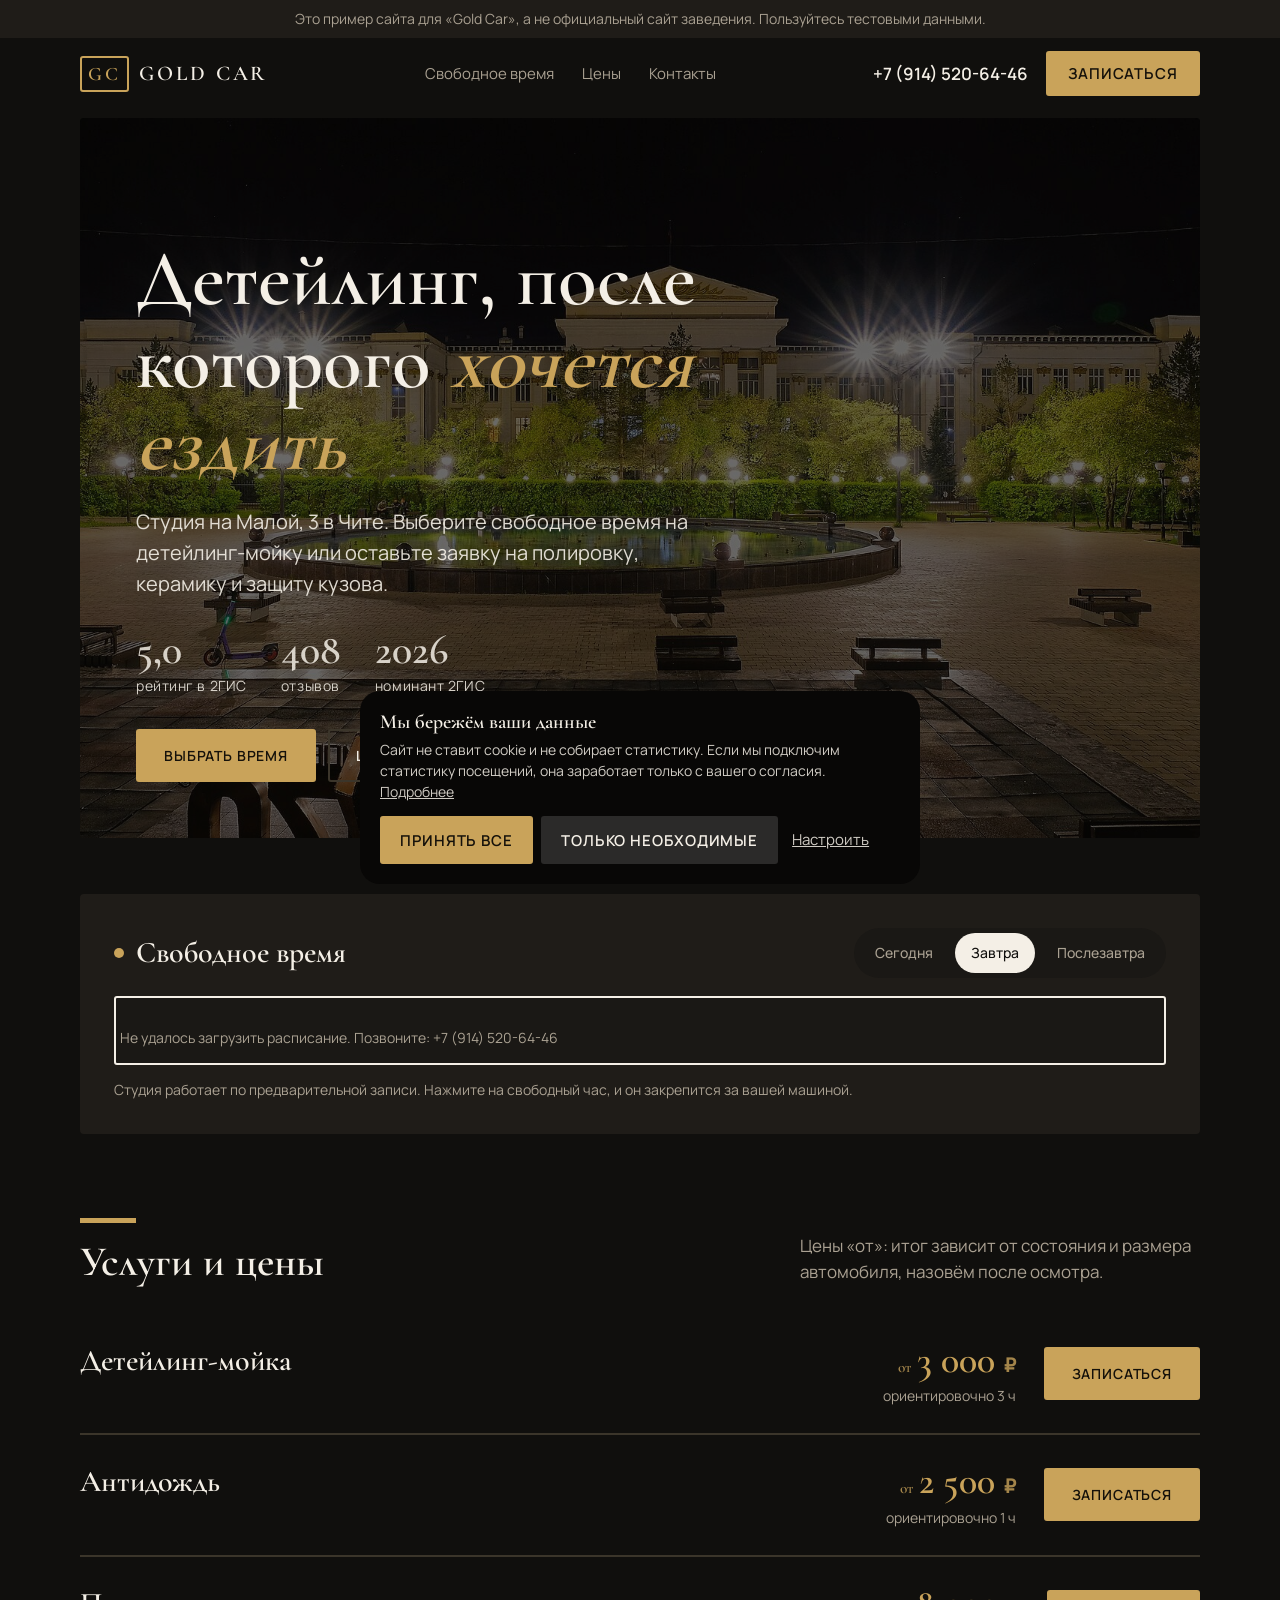
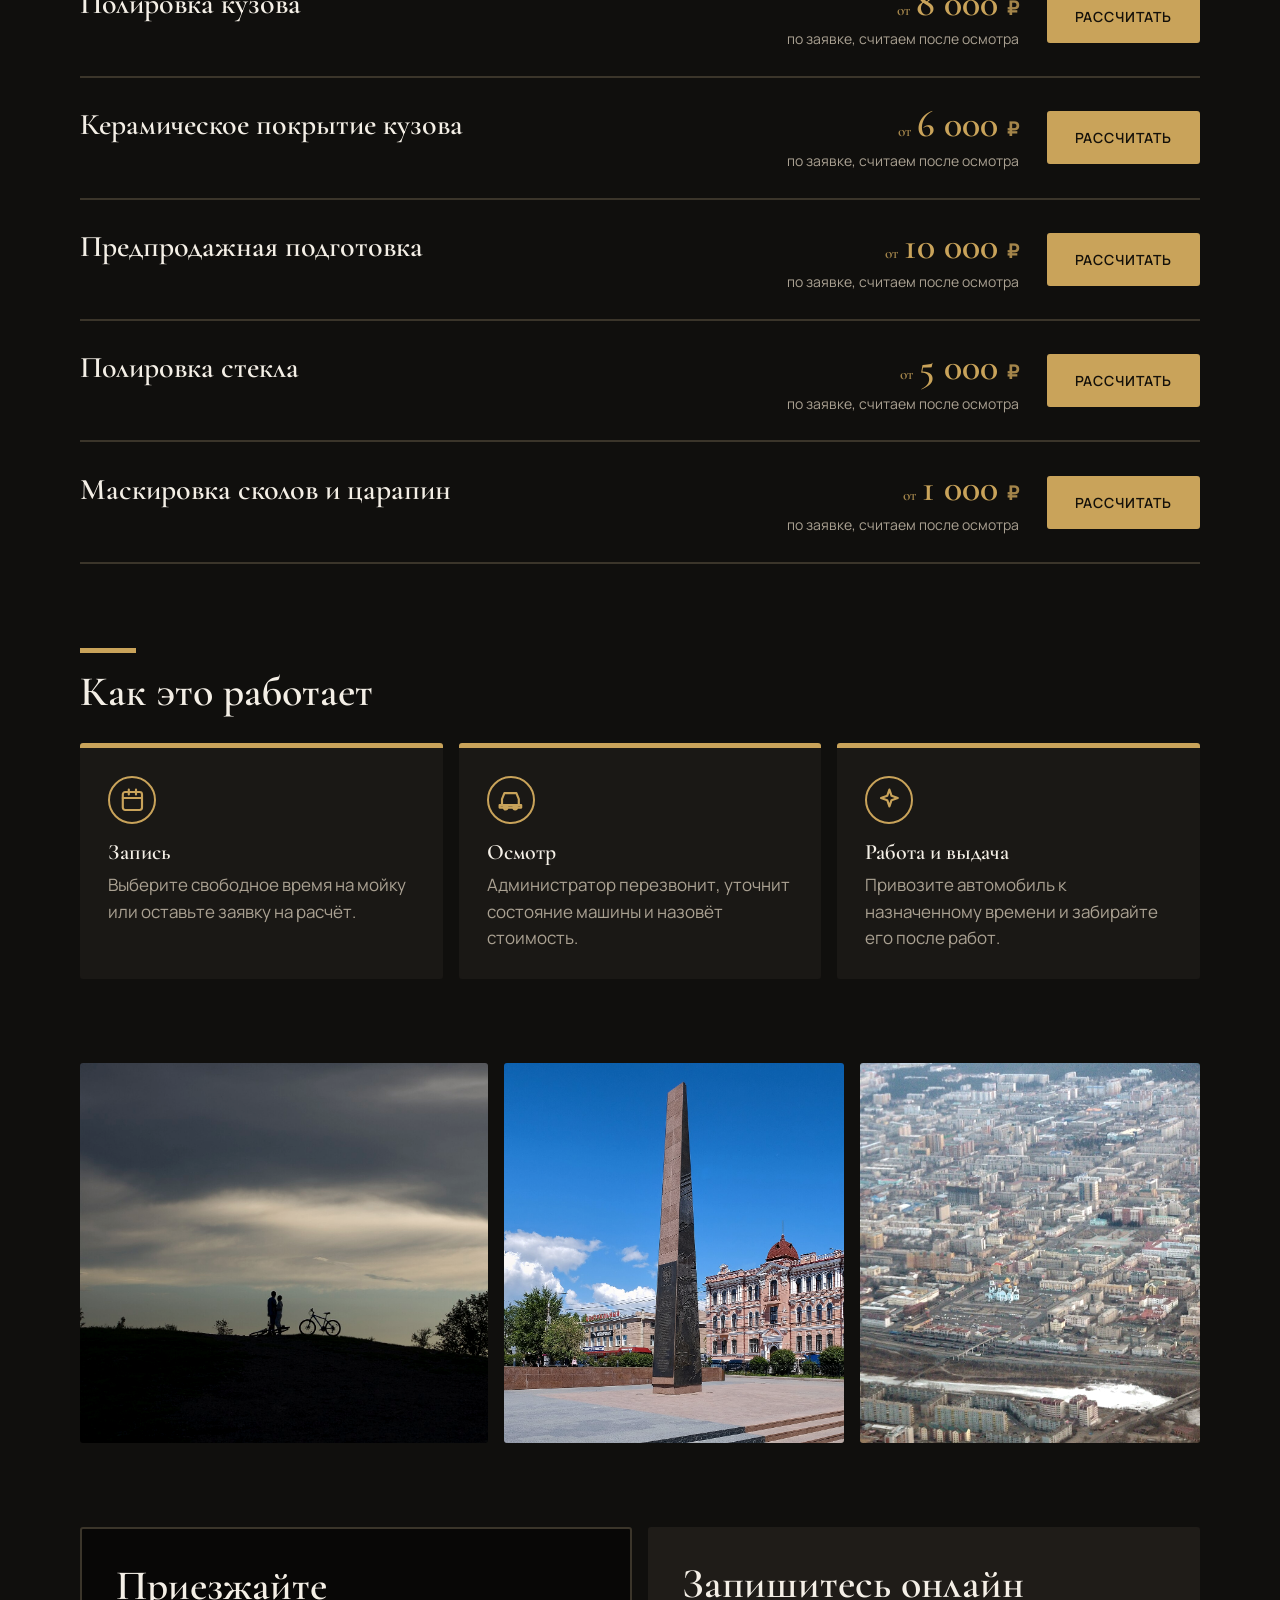
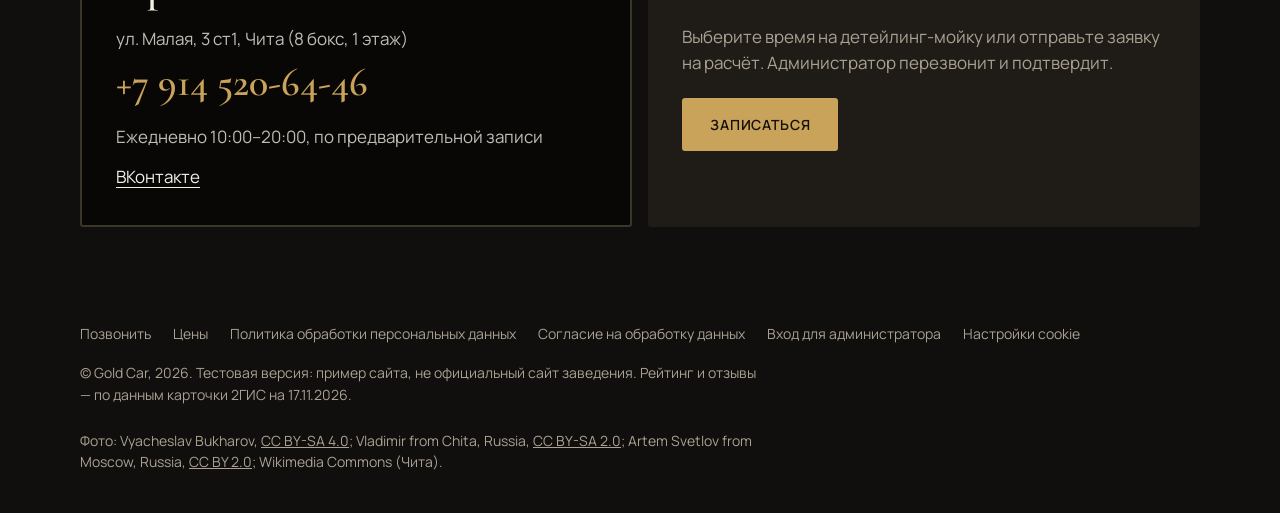
==== index.html @ 448d8154 "Gold Car: пример сайта с онлайн-записью Co-Authored-By: Claude Opus 5.5 <noreply@anthropic.com>" ====
<!DOCTYPE html>
<html lang="ru">
<head>
<meta name="robots" content="noindex">
<meta charset="utf-8">
<!-- Странице можно грузить только свои файлы, обращаться только к Worker и (после согласия на cookie) к Метрике -->
<meta http-equiv="Content-Security-Policy" content="default-src 'self'; script-src 'self' 'unsafe-inline' https://mc.yandex.ru https://yastatic.net; style-src 'self' 'unsafe-inline'; img-src 'self' data: https://mc.yandex.ru https://mc.yandex.com; font-src 'self'; connect-src 'self' https://goldcar-zayavki.kenny-ki.workers.dev https://mc.yandex.ru https://mc.yandex.com; frame-src 'none'; object-src 'none'; base-uri 'self'; form-action 'self'">
<meta name="referrer" content="strict-origin-when-cross-origin">
<meta name="viewport" content="width=device-width, initial-scale=1">
<title>Gold Car — детейлинг-студия в Чите: полировка, керамика, детейлинг-мойка</title>
<meta name="description" content="Gold Car, детейлинг-студия в Чите, ул. Малая, 3 ст1. Детейлинг-мойка от 3 000 ₽, керамика от 6 000 ₽, полировка от 8 000 ₽. Запись на свободное время онлайн.">
<meta name="theme-color" content="#100f0d">
<link rel="icon" href="data:image/svg+xml,%3Csvg%20xmlns%3D%22http%3A%2F%2Fwww.w3.org%2F2000%2Fsvg%22%20viewBox%3D%220%200%2064%2064%22%3E%3Crect%20width%3D%2264%22%20height%3D%2264%22%20rx%3D%2214%22%20fill%3D%22%23c9a35a%22%2F%3E%3Ctext%20x%3D%2232%22%20y%3D%2243%22%20text-anchor%3D%22middle%22%20font-size%3D%2230%22%20font-family%3D%22Arial%2Csans-serif%22%20font-weight%3D%22700%22%20fill%3D%22%2315110a%22%3EGC%3C%2Ftext%3E%3C%2Fsvg%3E">
<link rel="stylesheet" href="fonts/fonts.css">
<style>
:root{--bg:#100f0d;--surface:#1a1815;--soft:#1f1c18;--ink:#f4efe6;--mute:#aaa192;--accent:#c9a35a;--on-accent:#15110a;--accent-soft:#2c2519;--line:#3b352a;--dark:#080706;--on-dark:#f4efe6;--live:#c9a35a;--scrim:rgba(0,0,0,.7);--ov:rgba(9,8,6,.6);--r:3px;--rs:3px;--rm:3px;--rl:4px;--rb:3px;--bw:2px;--dw:600;--dtrack:0;--dcase:none;--accent-h:#dcb870;--accent-t:#c9a35a;--live-a:#c9a35ae6;--display:'Cormorant Garamond',Georgia,serif;--text:Manrope,system-ui,sans-serif}
/* Общая основа сайтов «Чита»: всё управляется переменными темы. Оформление, шрифты и композицию каждый сайт задаёт сам. */
*{box-sizing:border-box;margin:0}
[hidden]{display:none!important}
html{scroll-behavior:smooth;scroll-padding-top:84px;-webkit-text-size-adjust:100%}
body{background:var(--bg);color:var(--ink);font:400 17px/1.55 var(--text);-webkit-font-smoothing:antialiased;overflow-x:hidden}
body.lock{overflow:hidden}
img{display:block;width:100%;height:100%;object-fit:cover}
a{color:inherit;text-decoration:none}
button,input,select,textarea{font:inherit;color:inherit}
:focus-visible{outline:3px solid var(--accent);outline-offset:3px}
::selection{background:var(--accent-soft)}
.skip{position:absolute;left:-9999px}.skip:focus{left:16px;top:8px;z-index:99;background:var(--ink);color:var(--bg);padding:8px 14px;border-radius:999px}
.wrap{max-width:1160px;margin:0 auto;padding:0 20px}
h1,h2,h3{font-family:var(--display);font-weight:var(--dw);letter-spacing:var(--dtrack);text-transform:var(--dcase);line-height:1.1}
h1{font-size:clamp(38px,6vw,68px)}
h2{font-size:clamp(28px,4vw,42px)}
.btn{display:inline-flex;align-items:center;justify-content:center;gap:8px;border:var(--bw) solid var(--accent);cursor:pointer;font:600 16px var(--text);padding:15px 26px;min-height:48px;border-radius:var(--rb);background:var(--accent);color:var(--on-accent);transition:transform .2s,background .2s,color .2s}
.btn:hover{background:var(--accent-h);border-color:var(--accent-h);transform:translateY(-2px)}
.btn:disabled{opacity:.6;cursor:default;transform:none}
.btn.soft{background:transparent;color:var(--ink);border-color:var(--line)}
.btn.soft:hover{background:var(--soft);border-color:var(--ink)}
.live{display:inline-block;width:10px;height:10px;border-radius:50%;background:var(--live);animation:pulse 2s infinite;flex:none}
@keyframes pulse{0%{box-shadow:0 0 0 0 var(--live-a)}70%,100%{box-shadow:0 0 0 10px transparent}}
.ic{width:1.2em;height:1.2em;fill:none;stroke:currentColor;stroke-width:1.8;stroke-linecap:round;stroke-linejoin:round;flex:none}

/* плашка тестовой версии */
.demo{background:var(--soft);font-size:14px;text-align:center;padding:8px 20px;color:var(--mute)}

/* шапка */
header{position:sticky;top:0;z-index:40;background:var(--bg)}
.nav{display:flex;align-items:center;justify-content:space-between;height:72px;gap:16px}
.logo{display:flex;align-items:center;gap:10px;font:var(--dw) 24px var(--display);text-transform:var(--dcase);letter-spacing:var(--dtrack)}
.logo i{min-width:36px;height:36px;padding:0 6px;border-radius:var(--rm);background:var(--accent);color:var(--on-accent);display:grid;place-items:center;font-style:normal;font-size:17px;position:relative}
nav{display:flex;gap:28px;color:var(--mute);font-size:15px}
nav a:hover{color:var(--ink)}
.nav-r{display:flex;align-items:center;gap:18px}
.nav-r .btn{padding:10px 20px;font-size:15px;min-height:44px}
.tel{font-weight:600}
@media(max-width:860px){nav{display:none}}
@media(max-width:520px){.tel{display:none}}

/* общие блоки */
main section,main .board{margin-bottom:84px}
.head{display:flex;justify-content:space-between;align-items:end;gap:20px;flex-wrap:wrap;margin-bottom:28px}
.head p{color:var(--mute);max-width:400px}

/* первый экран: варианты */
.hero{padding:36px 0 56px}
.hero .lead{color:var(--mute);font-size:19px;margin:20px 0 30px;max-width:480px}
.hero .cta{display:flex;gap:12px;flex-wrap:wrap}
.hero .pic{overflow:hidden;background:var(--soft);border-radius:var(--rl)}
.hero.v-split{display:grid;grid-template-columns:1.05fr .95fr;gap:40px;align-items:center}
.hero.v-split .pic{aspect-ratio:4/3.4}
@media(max-width:820px){.hero.v-split{grid-template-columns:1fr;padding-top:12px;gap:24px}.hero.v-split .pic{order:-1;aspect-ratio:16/11}}
.hero.v-full{position:relative;display:grid;align-items:end;min-height:min(78vh,640px);padding:0;border-radius:var(--rl);overflow:hidden;color:var(--on-dark);margin-top:8px}
.hero.v-full{margin-bottom:56px}
.hero.v-full .pic{position:absolute;inset:0;border-radius:0}
.hero.v-full .pic::after{content:"";position:absolute;inset:0;background:var(--ov)}
.hero.v-full .in{position:relative;z-index:1;padding:clamp(24px,5vw,56px);max-width:760px}
.hero.v-full .lead{color:inherit;opacity:.9}
.hero.v-center{text-align:center}
.hero.v-center .in{max-width:800px;margin:0 auto 36px}
.hero.v-center .lead{margin-left:auto;margin-right:auto}
.hero.v-center .cta{justify-content:center}
.hero.v-center .pic{aspect-ratio:21/9}
@media(max-width:700px){.hero.v-center .pic{aspect-ratio:4/3}}

/* свободное время */
.board{background:var(--soft);border-radius:var(--rl);padding:26px}
.board-top{display:flex;justify-content:space-between;align-items:center;gap:16px;flex-wrap:wrap;margin-bottom:18px}
.board h2{font-size:26px;display:flex;align-items:center;gap:12px}
.tabs{display:flex;gap:6px;background:var(--surface);padding:5px;border-radius:999px;overflow-x:auto;scrollbar-width:none}
.tabs button{border:0;background:none;cursor:pointer;font-weight:500;font-size:14px;min-height:40px;padding:8px 16px;border-radius:999px;color:var(--mute);white-space:nowrap}
.tabs button[aria-pressed="true"]{background:var(--ink);color:var(--bg)}
.hours{display:grid;grid-template-columns:repeat(auto-fill,minmax(96px,1fr));gap:10px}
.hour{border:0;font:600 18px var(--display);letter-spacing:.5px;padding:16px 0;border-radius:var(--rs);text-align:center;background:transparent;color:var(--mute);opacity:.75}
.hour.busy{text-decoration:line-through}
.hour.past{opacity:.4} /* прошедший час: бледный, без зачёркивания — не путать с занятым */
.hour.wait{text-decoration:none}
.hour.free{background:var(--surface);color:var(--accent-t);cursor:pointer;opacity:1;transition:transform .2s,background .2s,color .2s}
.hour.free:hover,.hour.free:focus-visible{background:var(--accent);color:var(--on-accent);transform:translateY(-3px)}
.board .note{margin-top:14px;color:var(--mute);font-size:14px}
.hours > p,.hours > .wait:only-child{grid-column:1/-1;text-align:left;padding:16px 4px;margin:0;font:400 16px var(--text);text-decoration:none}
@media(max-width:600px){.board{padding:20px 16px}.hours{grid-template-columns:repeat(3,1fr)}}
/* вид табло: rows — прямоугольные клетки с жирной рамкой, bar — сплошная шкала */
[data-bstyle="rows"] .hour{border:var(--bw) solid var(--ink);border-radius:var(--rs);opacity:1;color:var(--mute)}
[data-bstyle="rows"] .hour.free{border-color:var(--ink)}
[data-bstyle="rows"] .hour.past,[data-bstyle="rows"] .hour.busy{border-color:var(--line)}
[data-bstyle="bar"] .hours{gap:0;border:var(--bw) solid var(--ink);border-radius:var(--rs);overflow:hidden;background:var(--surface)}
[data-bstyle="bar"] .hour{border-radius:0;border-right:var(--bw) solid var(--line);padding:18px 0}
[data-bstyle="bar"] .hour.free{background:var(--accent);color:var(--on-accent)}
[data-bstyle="bar"] .hour.free:hover{background:var(--ink);color:var(--bg);transform:none}

/* цены */
.chips{display:flex;gap:8px;flex-wrap:wrap;margin-bottom:24px}
.chips button{border:var(--bw) solid transparent;cursor:pointer;font-weight:500;font-size:15px;min-height:44px;padding:10px 18px;border-radius:999px;background:var(--soft);transition:background .2s}
.chips button:hover{background:var(--line)}
.chips button[aria-pressed="true"]{background:var(--accent);color:var(--on-accent)}
.plans{display:grid;grid-template-columns:repeat(auto-fit,minmax(var(--plan-min,280px),1fr));gap:16px}
.plan{border-radius:var(--r);padding:30px;background:var(--soft);display:flex;flex-direction:column;gap:12px}
.plan.alt{background:var(--accent-soft)}
.plan h3{font-size:24px}
.plan .price{font:var(--dw) 46px/1.1 var(--display);letter-spacing:var(--dtrack)}
.plan .price .cur{font-size:.5em;color:var(--mute)}
.plan .price .from{font-size:.4em;color:var(--mute);margin-right:2px}
.plan .price .ask{font:500 20px var(--text);color:var(--mute);letter-spacing:0;text-transform:none}
.plan p{color:var(--mute)}
.plan .time{display:inline-block;align-self:flex-start;background:var(--surface);border-radius:999px;padding:5px 14px;font-size:14px}
.plan .btn{align-self:flex-start;margin-top:auto}
@media(max-width:700px){.plan{padding:24px}}
/* list и table — прайс строками */
[data-plans="list"] .plans,[data-plans="table"] .plans{grid-template-columns:1fr;gap:0}
[data-plans="list"] .plan,[data-plans="table"] .plan{display:grid;grid-template-columns:minmax(0,1fr) auto auto;grid-template-areas:"h pr b" "p t b";align-items:center;gap:4px 28px;padding:22px 0;border-radius:0;background:none;border-bottom:var(--bw) solid var(--line)}
[data-plans="list"] .plan.alt,[data-plans="table"] .plan.alt{background:none}
[data-plans="list"] .plan h3,[data-plans="table"] .plan h3{grid-area:h;font-size:22px}
[data-plans="list"] .plan p,[data-plans="table"] .plan p{grid-area:p}
[data-plans="list"] .plan .price,[data-plans="table"] .plan .price{grid-area:pr;font-size:32px;text-align:right}
[data-plans="list"] .plan .time,[data-plans="table"] .plan .time{grid-area:t;justify-self:end;background:none;padding:0;color:var(--mute)}
[data-plans="list"] .plan .btn,[data-plans="table"] .plan .btn{grid-area:b;align-self:center;margin:0}
[data-plans="table"] .plans{border:var(--bw) solid var(--ink);border-radius:var(--r);overflow:hidden;background:var(--surface)}
[data-plans="table"] .plan{padding:20px 24px;border-bottom:var(--bw) solid var(--ink)}
[data-plans="table"] .plan:last-child{border-bottom:0}
@media(max-width:700px){
  [data-plans="list"] .plan,[data-plans="table"] .plan{grid-template-columns:minmax(0,1fr);grid-template-areas:"h" "p" "pr" "t" "b";gap:6px}
  [data-plans="list"] .plan .price,[data-plans="table"] .plan .price,[data-plans="list"] .plan .time,[data-plans="table"] .plan .time{text-align:left;justify-self:start}
  [data-plans="table"] .plan{padding:18px}
}

/* допуслуги */
.extras{display:grid;grid-template-columns:.9fr 1.1fr;gap:16px}
.extras .pic{border-radius:var(--r);overflow:hidden;min-height:340px}
.list{background:var(--soft);border-radius:var(--r);padding:12px 26px 20px}
.list h3{font-size:22px;margin:16px 0 4px}
.list ul{list-style:none;padding:0}
.list li{display:grid;grid-template-columns:1fr auto;gap:2px 12px;padding:10px 0}
.list li b{font-weight:600;white-space:nowrap}
.list li small{grid-column:1/-1;color:var(--mute);font-size:14px}
@media(max-width:820px){.extras{grid-template-columns:1fr}.extras .pic{min-height:220px}}

/* как это работает */
.steps{display:grid;grid-template-columns:repeat(3,1fr);gap:16px}
.step{background:var(--soft);border-radius:var(--r);padding:28px}
.step i{width:48px;height:48px;border-radius:var(--rm);background:var(--accent-soft);color:var(--accent-t);display:grid;place-items:center;margin-bottom:16px;font-style:normal;font-size:24px}
.step h3{font-size:22px;margin-bottom:8px}
.step p{color:var(--mute)}
@media(max-width:700px){.steps{grid-template-columns:1fr}}

/* фото */
.strip{display:grid;grid-template-columns:1.3fr 1fr;grid-template-rows:380px;gap:16px}
.strip.three{grid-template-columns:1.2fr 1fr 1fr}
.strip figure{border-radius:var(--r);overflow:hidden}
@media(max-width:700px){.strip,.strip.three{grid-template-columns:1fr;grid-template-rows:none}.strip figure{aspect-ratio:16/10}}

/* контакты */
.contact{display:grid;grid-template-columns:1fr 1fr;gap:16px}
.card{border-radius:var(--r);padding:34px;background:var(--soft)}
.card.dark{background:var(--dark);color:var(--on-dark)}
.card.dark p{opacity:.78}
.card.dark a:hover{text-decoration:underline;text-underline-offset:4px}
.card h2{margin-bottom:16px}
.card .big{font:var(--dw) 34px/1.2 var(--display);display:block;margin:6px 0 18px}
.card .txt{color:var(--mute);margin-bottom:22px}
.card .links{display:flex;gap:14px;flex-wrap:wrap;margin-top:14px}
.card .links a{text-decoration:underline;text-underline-offset:4px}
@media(max-width:700px){.contact{grid-template-columns:1fr}.card{padding:26px}}

/* подвал */
footer{padding:12px 0 40px;color:var(--mute);font-size:14px}
footer .lnk{display:flex;flex-wrap:wrap;gap:8px 22px;margin-bottom:18px}
footer .lnk a:hover,footer .lnk button:hover{color:var(--ink)}
footer .legal{display:flex;justify-content:space-between;gap:24px;flex-wrap:wrap}
footer .legal p{max-width:680px}
footer .legal a{text-decoration:underline}
.cclink{font:inherit;color:inherit;background:none;border:0;padding:0;cursor:pointer}

/* запись: выезжающая панель */
#book{position:fixed;inset:0;z-index:60;visibility:hidden;transition:visibility 0s .38s}
#book.open{visibility:visible;transition:none}
.ovl{position:absolute;inset:0;background:var(--scrim);opacity:0;transition:opacity .3s}
#book.open .ovl{opacity:1}
.drawer{position:absolute;top:0;right:0;bottom:0;width:min(500px,100%);background:var(--surface);color:var(--ink);border-radius:var(--rl) 0 0 var(--rl);overflow:hidden;display:flex;flex-direction:column;transform:translateX(100%);transition:transform .38s cubic-bezier(.2,.8,.2,1)}
#book.open .drawer{transform:none}
@media(max-width:520px){.drawer{border-radius:0}}
.dh{display:flex;align-items:center;justify-content:space-between;padding:18px 24px;background:var(--soft)}
.dh h2{font-size:28px;display:flex;align-items:center;gap:10px}
.dh h2:focus{outline:none}
.x{width:46px;height:46px;border:0;border-radius:50%;background:var(--surface);cursor:pointer;display:grid;place-items:center;transition:background .2s}
.x:hover{background:var(--accent-soft)}
.x svg{width:20px;height:20px;stroke:var(--ink);stroke-width:2;fill:none}
.db{flex:1;overflow-y:auto;padding:24px;overscroll-behavior:contain}
#f{display:grid;gap:20px}
#f label,.field{display:grid;gap:8px}
.lbl{font-weight:600}
#f select,#f input:not([type=checkbox]),#f textarea{width:100%;min-height:52px;padding:12px 16px;border:var(--bw) solid transparent;border-radius:var(--rs);background:var(--soft);color:var(--ink);font-size:16px}
#f textarea{min-height:92px;resize:vertical}
#f select{-webkit-appearance:none;appearance:none;padding-right:44px;background:var(--soft) url("data:image/svg+xml,%3Csvg xmlns='http://www.w3.org/2000/svg' viewBox='0 0 24 24' fill='none' stroke='%23888' stroke-width='2'%3E%3Cpath d='m6 9 6 6 6-6'/%3E%3C/svg%3E") no-repeat right 14px center/18px}
#f select option{background:var(--surface);color:var(--ink)}
#f select:focus,#f input:not([type=checkbox]):focus,#f textarea:focus{outline:2px solid var(--accent);outline-offset:0}
input::placeholder,textarea::placeholder{color:var(--mute)}
.hint{font-size:14px;color:var(--mute)}
details.more summary{cursor:pointer;color:var(--accent-t);font-weight:600;list-style:none;display:flex;align-items:center;gap:8px;min-height:44px}
details.more summary::-webkit-details-marker{display:none}
details.more summary::before{content:"+";width:26px;height:26px;border-radius:50%;background:var(--accent-soft);display:grid;place-items:center;transition:transform .2s}
details.more[open] summary::before{transform:rotate(45deg)}
.ex{display:grid;gap:2px;margin-top:6px}
.ex label{display:grid!important;grid-template-columns:22px 1fr auto;align-items:center;gap:12px!important;min-height:44px;cursor:pointer}
.ex input{width:20px;height:20px;accent-color:var(--accent)}
.ex b{font-weight:600;white-space:nowrap}
.sum{display:flex;justify-content:space-between;align-items:center;gap:12px;padding:16px 18px;border-radius:var(--rs);background:var(--accent-soft)}
.sum small{display:block;color:var(--mute);font-size:13px}
.sum b.ask{font:600 18px var(--text);text-transform:none;letter-spacing:0;text-align:right;white-space:normal}
.sum b{font:var(--dw) 28px/1 var(--display);text-transform:none;white-space:nowrap}
#f > *,#f .field > *{min-width:0} /* иначе сетка формы растягивается по ленте дней и лента не листается */
#f{grid-template-columns:minmax(0,1fr)}
.ddw{position:relative;min-width:0}
.dd{display:flex;gap:8px;overflow-x:auto;padding-bottom:4px;scrollbar-width:none;scroll-behavior:smooth;cursor:grab}
.dd.drag{cursor:grabbing;scroll-behavior:auto}
.dd.drag button{pointer-events:none}
.ddn{position:absolute;top:50%;transform:translateY(calc(-50% - 2px));z-index:2;width:44px;height:44px;border:0;border-radius:50%;background:var(--ink);color:var(--bg);display:grid;place-items:center;cursor:pointer;transition:background .2s}
.ddn:hover{background:var(--accent);color:var(--on-accent)}
.ddn svg{width:18px;height:18px;fill:none;stroke:currentColor;stroke-width:2.4;stroke-linecap:round;stroke-linejoin:round}
.ddn.prev{left:-6px}.ddn.next{right:-6px}
.dd button{flex:0 0 auto;border:0;cursor:pointer;background:var(--soft);border-radius:var(--rs);padding:10px 14px;min-width:66px;min-height:56px;font-size:13px;color:var(--mute);transition:background .2s}
.dd button b{display:block;font:var(--dw) 20px var(--display);color:var(--ink)}
.dd button.on{background:var(--ink);color:var(--bg)}
.dd button.on b{color:var(--bg)}
.picked{margin-bottom:10px;color:var(--mute);font-size:14px}
.slots{display:grid;grid-template-columns:repeat(auto-fill,minmax(84px,1fr));gap:8px}
.slot{min-height:46px;border:0;border-radius:999px;background:var(--soft);cursor:pointer;font:600 16px var(--display);letter-spacing:.4px;transition:background .15s}
.slot:hover{background:var(--accent-soft)}
.slot.on{background:var(--accent);color:var(--on-accent)}
.consent{grid-template-columns:22px 1fr!important;align-items:start;font-size:14px;color:var(--mute)}
.consent input{width:20px;height:20px;margin-top:2px;accent-color:var(--accent)}
.consent a{color:var(--accent-t);text-decoration:underline}
.ok{display:none;text-align:center;padding:40px 10px}
.ok i{width:72px;height:72px;border-radius:50%;background:var(--accent-soft);display:grid;place-items:center;margin:0 auto 18px;font-style:normal;font-size:32px;color:var(--accent-t)}
.ok h3{font-size:28px;margin-bottom:10px}
.ok p{color:var(--mute);margin-bottom:24px}
.err{display:none;margin-top:16px;padding:14px 16px;border-radius:var(--rs);background:#fbe4de;color:#8a2a1c}
.hp{position:absolute;left:-9999px;width:1px;height:1px;overflow:hidden}

/* согласие на cookie: показывается при первом визите; до ответа ничего не загружается */
.cc{position:fixed;left:16px;right:16px;bottom:calc(16px + env(safe-area-inset-bottom));z-index:50;max-width:560px;margin:0 auto;padding:20px;border-radius:20px;background:var(--dark);color:var(--on-dark);font-size:14px;line-height:1.5}
.cc h3{font-size:20px;margin-bottom:6px;display:flex;align-items:center;gap:10px}
.cc p{opacity:.85}
.cc a{text-decoration:underline}
.cc .opts{display:none;margin-top:14px;gap:8px}
.cc.more .opts{display:grid}
.cc .opt{display:grid;grid-template-columns:22px 1fr;gap:10px;align-items:start;padding:12px 14px;border-radius:14px;background:rgba(255,255,255,.1);cursor:pointer}
.cc .opt input{width:20px;height:20px;margin-top:1px;accent-color:var(--accent)}
.cc .opt b{display:block;font-weight:600}
.cc .opt span{opacity:.75}
.cc .row{display:flex;flex-wrap:wrap;gap:8px;margin-top:14px}
.cc .btn{padding:11px 18px;font-size:15px}
.cc .btn.ghost{background:rgba(255,255,255,.14);color:inherit;border-color:transparent}
.cc .btn.ghost:hover{background:rgba(255,255,255,.24)}
.cc .lnkbtn{background:none;border:0;color:inherit;opacity:.85;text-decoration:underline;cursor:pointer;padding:11px 6px;font-size:15px}
@media(max-width:520px){.cc{left:10px;right:10px;padding:18px}.cc .row .btn{flex:1 1 auto}}

@media (prefers-reduced-motion:reduce){
  html{scroll-behavior:auto}
  .drawer,.ovl{transition:none}
  .live{animation:none}
  .btn:hover,.hour.free:hover{transform:none}
}

/* цифры из карточки 2ГИС под заголовком */
.facts{display:flex;gap:28px;flex-wrap:wrap;list-style:none;padding:0;margin:0 0 30px}
.facts li{font-size:14px;color:var(--mute)}
.facts b{display:block;font:var(--dw) 36px/1 var(--display);letter-spacing:var(--dtrack);color:var(--ink);margin-bottom:4px}
.hero.v-full .facts li{color:inherit;opacity:.85}
.hero.v-full .facts b{color:inherit}

/* ---- оформление «Gold Car» ---- */

.logo{letter-spacing:.14em;text-transform:uppercase;font-size:21px}
.logo i{background:transparent;border:2px solid var(--accent);color:var(--accent);font:600 19px var(--display)}
h2::before{content:"";display:block;width:56px;height:5px;background:var(--accent);margin-bottom:16px}
.board h2::before,.card h2::before,.dh h2::before,.cc h3::before{display:none}
.hero.v-full{min-height:min(84vh,720px)}
.hero.v-full .in{max-width:900px}
.hero h1{font-size:clamp(42px,6.2vw,84px);line-height:1.04;max-width:15ch}
.hero h1 em{font-style:italic;color:var(--accent);font-weight:600}
.hero .lead{font-size:20px;color:#e6dfd0;max-width:560px}
.facts{display:flex;gap:34px;flex-wrap:wrap;list-style:none;padding:0;margin:0 0 32px}
.facts li{font-size:14px;color:#d8cfbd;letter-spacing:.04em}
.facts b{display:block;font:600 42px/1 var(--display);color:var(--accent);margin-bottom:4px}
.board{padding:34px}
.board h2{font-size:30px}
.hour{font-size:20px;color:#8f8777}
[data-plans="list"] .plan h3{font-size:30px}
[data-plans="list"] .plan .price{font-size:38px;color:var(--accent)}
[data-plans="list"] .plan .price .from,[data-plans="list"] .plan .price .cur{color:var(--accent);opacity:.8}
[data-plans="list"] .plan{padding:26px 0;border-bottom-width:2px}
.step{background:var(--surface);border-top:5px solid var(--accent)}
.step i{background:transparent;border:2px solid var(--accent);border-radius:50%}
.strip figure{filter:saturate(.8) contrast(1.05)}
.card.dark{background:#080706;border:2px solid var(--line)}
.card .big{color:var(--accent);font-size:40px}
.btn{letter-spacing:.06em;text-transform:uppercase;font-size:14px}

</style>
</head>
<body data-plans="list" data-bstyle="bar">
<a class="skip" href="#tablo">Перейти к записи</a>
<div class="demo" role="note">Это пример сайта для «Gold Car», а не официальный сайт заведения. Пользуйтесь тестовыми данными.</div>

<header>
  <div class="wrap nav">
    <a class="logo" href="#" aria-label="Gold Car, наверх"><i aria-hidden="true">GC</i>Gold Car</a>
    <nav aria-label="Разделы"><a href="#tablo" data-board>Свободное время</a><a href="#ceny">Цены</a><a data-extras href="#dop">Дополнительно</a><a href="#kontakty">Контакты</a></nav>
    <div class="nav-r">
      <a class="tel" id="h-tel" href="tel:+79145206446">+7 (914) 520-64-46</a>
      <button class="btn" type="button" data-book>Записаться</button>
    </div>
  </div>
</header>

<main class="wrap">
  <div class="hero v-full"><div class="pic"><img src="img/lenin.jpg" width="1600" height="1000" alt="Площадь с фонтаном в Чите вечером" fetchpriority="high"></div><div class="in"><h1>Детейлинг, после которого <em>хочется ездить</em></h1><p class="lead">Студия на Малой, 3 в Чите. Выберите свободное время на детейлинг-мойку или оставьте заявку на полировку, керамику и защиту кузова.</p><ul class="facts"><li><b>5,0</b>рейтинг в 2ГИС</li><li><b>408</b>отзывов</li><li><b>2026</b>номинант 2ГИС</li></ul><div class="cta"><a class="btn" href="#tablo">Выбрать время</a><a class="btn soft" href="#ceny">Цены</a></div></div></div>
  <div class="board" id="tablo" data-board role="region" aria-labelledby="h-tablo"><div class="board-top"><h2 id="h-tablo"><span class="live" aria-hidden="true"></span>Свободное время</h2><div class="tabs" id="days-tabs" aria-label="День"></div></div><div class="hours" id="rows" aria-live="polite"><span class="hour wait">Загружаем…</span></div><noscript><p class="note">Расписание видно с включённым JavaScript. Записаться можно по телефону +7 (914) 520-64-46.</p></noscript><p class="note" id="board-note">Студия работает по предварительной записи. Нажмите на свободный час, и он закрепится за вашей машиной.</p></div>
  <section id="ceny" aria-labelledby="h-ceny"><div class="head"><h2 id="h-ceny">Услуги и цены</h2><p>Цены «от»: итог зависит от состояния и размера автомобиля, назовём после осмотра.</p></div><div class="chips" id="chips" aria-label="Класс автомобиля"></div><div class="plans" id="plans"></div></section>
  <section aria-labelledby="h-how"><div class="head"><h2 id="h-how">Как это работает</h2></div><div class="steps"><div class="step"><i aria-hidden="true"><svg class="ic" viewBox="0 0 24 24" aria-hidden="true"><rect x="4" y="5" width="16" height="15" rx="2"/><path d="M4 10h16M9 3v4M15 3v4"/></svg></i><h3>Запись</h3><p>Выберите свободное время на мойку или оставьте заявку на расчёт.</p></div><div class="step"><i aria-hidden="true"><svg class="ic" viewBox="0 0 24 24" aria-hidden="true"><path d="M5 16V11l2-5h10l2 5v5"/><path d="M3 16h18v2H3z"/><circle cx="8" cy="18" r="1.5"/><circle cx="16" cy="18" r="1.5"/></svg></i><h3>Осмотр</h3><p>Администратор перезвонит, уточнит состояние машины и назовёт стоимость.</p></div><div class="step"><i aria-hidden="true"><svg class="ic" viewBox="0 0 24 24" aria-hidden="true"><path d="M12 3l1.8 5.2L19 10l-5.2 1.8L12 17l-1.8-5.2L5 10l5.2-1.8z"/></svg></i><h3>Работа и выдача</h3><p>Привозите автомобиль к назначенному времени и забирайте его после работ.</p></div></div></section>
  <section aria-label="Чита"><div class="strip three"><figure><img src="img/titov.jpg" width="1600" height="1000" alt="Закат над Читой, силуэты на холме" loading="lazy"></figure><figure><img src="img/stele.jpg" width="1600" height="1000" alt="Стела «Город трудовой доблести» и здание на площади в Чите" loading="lazy"></figure><figure><img src="img/aerial.jpg" width="1600" height="1000" alt="Чита, вид сверху" loading="lazy"></figure></div></section>
  <section id="kontakty" aria-labelledby="h-kont"><div class="contact"><div class="card dark"><h2 id="h-kont">Приезжайте</h2><p><a id="c-addr" href="#" target="_blank" rel="noopener">ул. Малая, 3 ст1, Чита (8 бокс, 1 этаж)</a></p><a class="big" id="c-tel" href="#"></a><p id="c-hrs"></p><div class="links" id="c-links"></div></div><div class="card"><h2>Запишитесь онлайн</h2><p class="txt">Выберите время на детейлинг-мойку или отправьте заявку на расчёт. Администратор перезвонит и подтвердит.</p><button class="btn" type="button" data-book>Записаться</button></div></div></section>
</main>

<footer>
  <div class="wrap">
    <div class="lnk" id="foot-lnk">
      <a href="tel:+79145206446">Позвонить</a>
      <a href="#ceny">Цены</a>
      <a href="privacy.html">Политика обработки персональных данных</a>
      <a href="soglasie.html">Согласие на обработку данных</a>
      <a href="admin.html">Вход для администратора</a>
    </div>
    <div class="legal">
      <p>© <span id="fbrand">Gold Car</span>, 2026. Тестовая версия: пример сайта, не официальный сайт заведения. Рейтинг и отзывы — по данным карточки 2ГИС на 17.11.2026.</p>
      <p>Фото: Vyacheslav Bukharov, <a href="https://creativecommons.org/licenses/by-sa/4.0" target="_blank" rel="noopener">CC BY-SA 4.0</a>; Vladimir from Chita, Russia, <a href="https://creativecommons.org/licenses/by-sa/2.0" target="_blank" rel="noopener">CC BY-SA 2.0</a>; Artem Svetlov from Moscow, Russia, <a href="https://creativecommons.org/licenses/by/2.0" target="_blank" rel="noopener">CC BY 2.0</a>; Wikimedia Commons (Чита).</p>
    </div>
  </div>
</footer>

<div id="book">
  <div class="ovl" id="ovl"></div>
  <aside class="drawer" id="drawer" role="dialog" aria-modal="true" aria-labelledby="dtitle" aria-hidden="true">
    <div class="dh">
      <h2 id="dtitle" tabindex="-1"><span class="live" aria-hidden="true"></span><span id="dtitle-t" data-book="Запись">Запись</span></h2>
      <button class="x" type="button" id="dclose" aria-label="Закрыть"><svg viewBox="0 0 24 24" aria-hidden="true"><path d="M6 6l12 12M18 6 6 18"/></svg></button>
    </div>
    <div class="db">
      <form id="f">
        <label id="lvl-wrap"><span class="lbl">Класс автомобиля</span><select name="level" id="level"></select></label>
        <label><span class="lbl">Услуга</span><select name="service" id="svc"></select></label>
        <details class="more only-book" id="more"><summary>Добавить услуги</summary><div class="ex" id="ex"></div></details>
        <p class="sum" id="sum"></p>
        <div class="field only-book"><span class="lbl">День</span><div class="ddw"><button class="ddn prev" type="button" id="dd-prev" aria-label="Предыдущие дни" hidden><svg viewBox="0 0 24 24" aria-hidden="true"><path d="m15 6-6 6 6 6"/></svg></button><div class="dd" id="days"></div><button class="ddn next" type="button" id="dd-next" aria-label="Следующие дни" hidden><svg viewBox="0 0 24 24" aria-hidden="true"><path d="m9 6 6 6-6 6"/></svg></button></div></div>
        <div class="field only-book"><span class="lbl">Время</span><div id="times" aria-live="polite"></div></div>
        <label class="only-req" hidden><span class="lbl">Автомобиль</span><input name="car" maxlength="80" autocomplete="off" placeholder="Марка и модель"></label>
        <label class="only-req" hidden><span class="lbl">Что нужно сделать</span><textarea name="comment" maxlength="300" placeholder="Коротко опишите задачу (необязательно)"></textarea></label>
        <label><span class="lbl">Имя</span><input name="name" required autocomplete="given-name" maxlength="40" placeholder="Как к вам обращаться"></label>
        <label><span class="lbl">Телефон</span><input name="phone" aria-describedby="phint" type="tel" inputmode="tel" required autocomplete="tel" maxlength="18" placeholder="+7 (___) ___-__-__" pattern="\+7 \(\d{3}\) \d{3}-\d{2}-\d{2}" title="Введите номер полностью: +7 (999) 123-45-67"><span class="hint" id="phint">Перезвоним, чтобы подтвердить</span></label>
        <!-- ловушка для ботов: поле скрыто от людей и программ чтения с экрана -->
        <label class="hp" aria-hidden="true">Сайт<input name="website" tabindex="-1" autocomplete="off"></label>
        <label class="consent"><input type="checkbox" name="consent" required><span>Я даю <a href="soglasie.html" target="_blank" rel="noopener">согласие на обработку персональных данных</a> (имя, телефон, данные автомобиля) для записи или расчёта</span></label>
        <button class="btn" type="submit">Записаться</button>
      </form>
      <div class="ok" id="ok" role="status">
        <i aria-hidden="true">✓</i>
        <h3>Заявка принята</h3>
        <p id="ok-text">Мы перезвоним и подтвердим.</p>
        <button class="btn" type="button" id="again">Готово</button>
      </div>
      <p class="err" id="err" role="alert"></p>
    </div>
  </aside>
</div>

<script src="app.js"></script>
</body>
</html>
---- fonts/fonts.css ----
/* Шрифты лежат на самом сайте, а не грузятся с Google Fonts: так IP посетителей не уходит за рубеж (152-ФЗ). Лицензия SIL OFL 1.1, тексты рядом. */
@font-face{font-family:'Cormorant Garamond';font-style:normal;font-weight:600 700;font-display:swap;src:url(CormorantGaramond-cyrillic.woff2) format('woff2');unicode-range:U+0301, U+0400-045F, U+0490-0491, U+04B0-04B1, U+2116}
@font-face{font-family:'Cormorant Garamond';font-style:normal;font-weight:600 700;font-display:swap;src:url(CormorantGaramond-latin.woff2) format('woff2');unicode-range:U+0000-00FF, U+0131, U+0152-0153, U+02BB-02BC, U+02C6, U+02DA, U+02DC, U+0304, U+0308, U+0329, U+2000-206F, U+20AC, U+2122, U+2191, U+2193, U+2212, U+2215, U+FEFF, U+FFFD}
@font-face{font-family:'Manrope';font-style:normal;font-weight:400 700;font-display:swap;src:url(Manrope-cyrillic.woff2) format('woff2');unicode-range:U+0301, U+0400-045F, U+0490-0491, U+04B0-04B1, U+2116}
@font-face{font-family:'Manrope';font-style:normal;font-weight:400 700;font-display:swap;src:url(Manrope-latin.woff2) format('woff2');unicode-range:U+0000-00FF, U+0131, U+0152-0153, U+02BB-02BC, U+02C6, U+02DA, U+02DC, U+0304, U+0308, U+0329, U+2000-206F, U+20AC, U+2122, U+2191, U+2193, U+2212, U+2215, U+FEFF, U+FFFD}
@font-face{font-family:'Golos Text';font-style:normal;font-weight:400 600;font-display:swap;src:url(GolosText-cyrillic-400.woff2) format('woff2');unicode-range:U+0301, U+0400-045F, U+0490-0491, U+04B0-04B1, U+2116}
@font-face{font-family:'Golos Text';font-style:normal;font-weight:400 600;font-display:swap;src:url(GolosText-latin-400.woff2) format('woff2');unicode-range:U+0000-00FF, U+0131, U+0152-0153, U+02BB-02BC, U+02C6, U+02DA, U+02DC, U+0304, U+0308, U+0329, U+2000-206F, U+20AC, U+2122, U+2191, U+2193, U+2212, U+2215, U+FEFF, U+FFFD}
@font-face{font-family:'Oswald';font-style:normal;font-weight:500 700;font-display:swap;src:url(Oswald-cyrillic-500.woff2) format('woff2');unicode-range:U+0301, U+0400-045F, U+0490-0491, U+04B0-04B1, U+2116}
@font-face{font-family:'Oswald';font-style:normal;font-weight:500 700;font-display:swap;src:url(Oswald-latin-500.woff2) format('woff2');unicode-range:U+0000-00FF, U+0131, U+0152-0153, U+02BB-02BC, U+02C6, U+02DA, U+02DC, U+0304, U+0308, U+0329, U+2000-206F, U+20AC, U+2122, U+2191, U+2193, U+2212, U+2215, U+FEFF, U+FFFD}
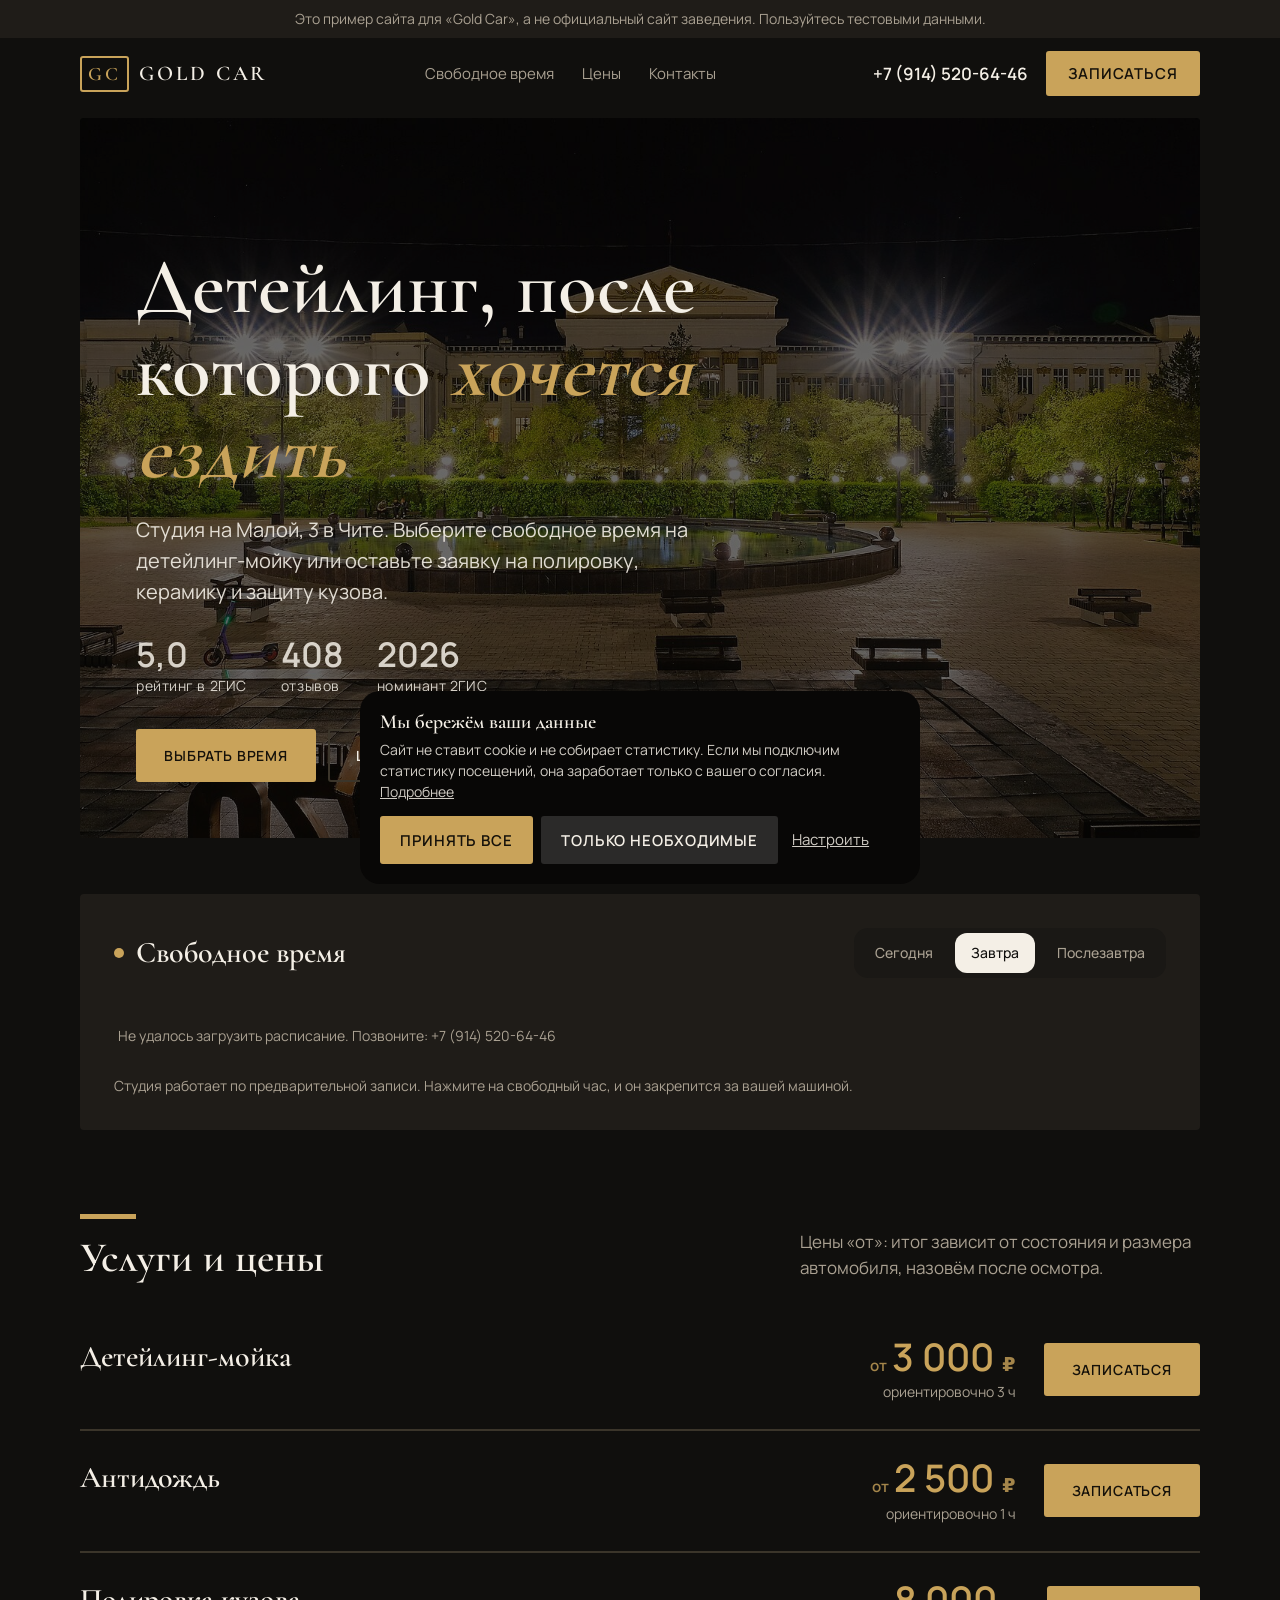
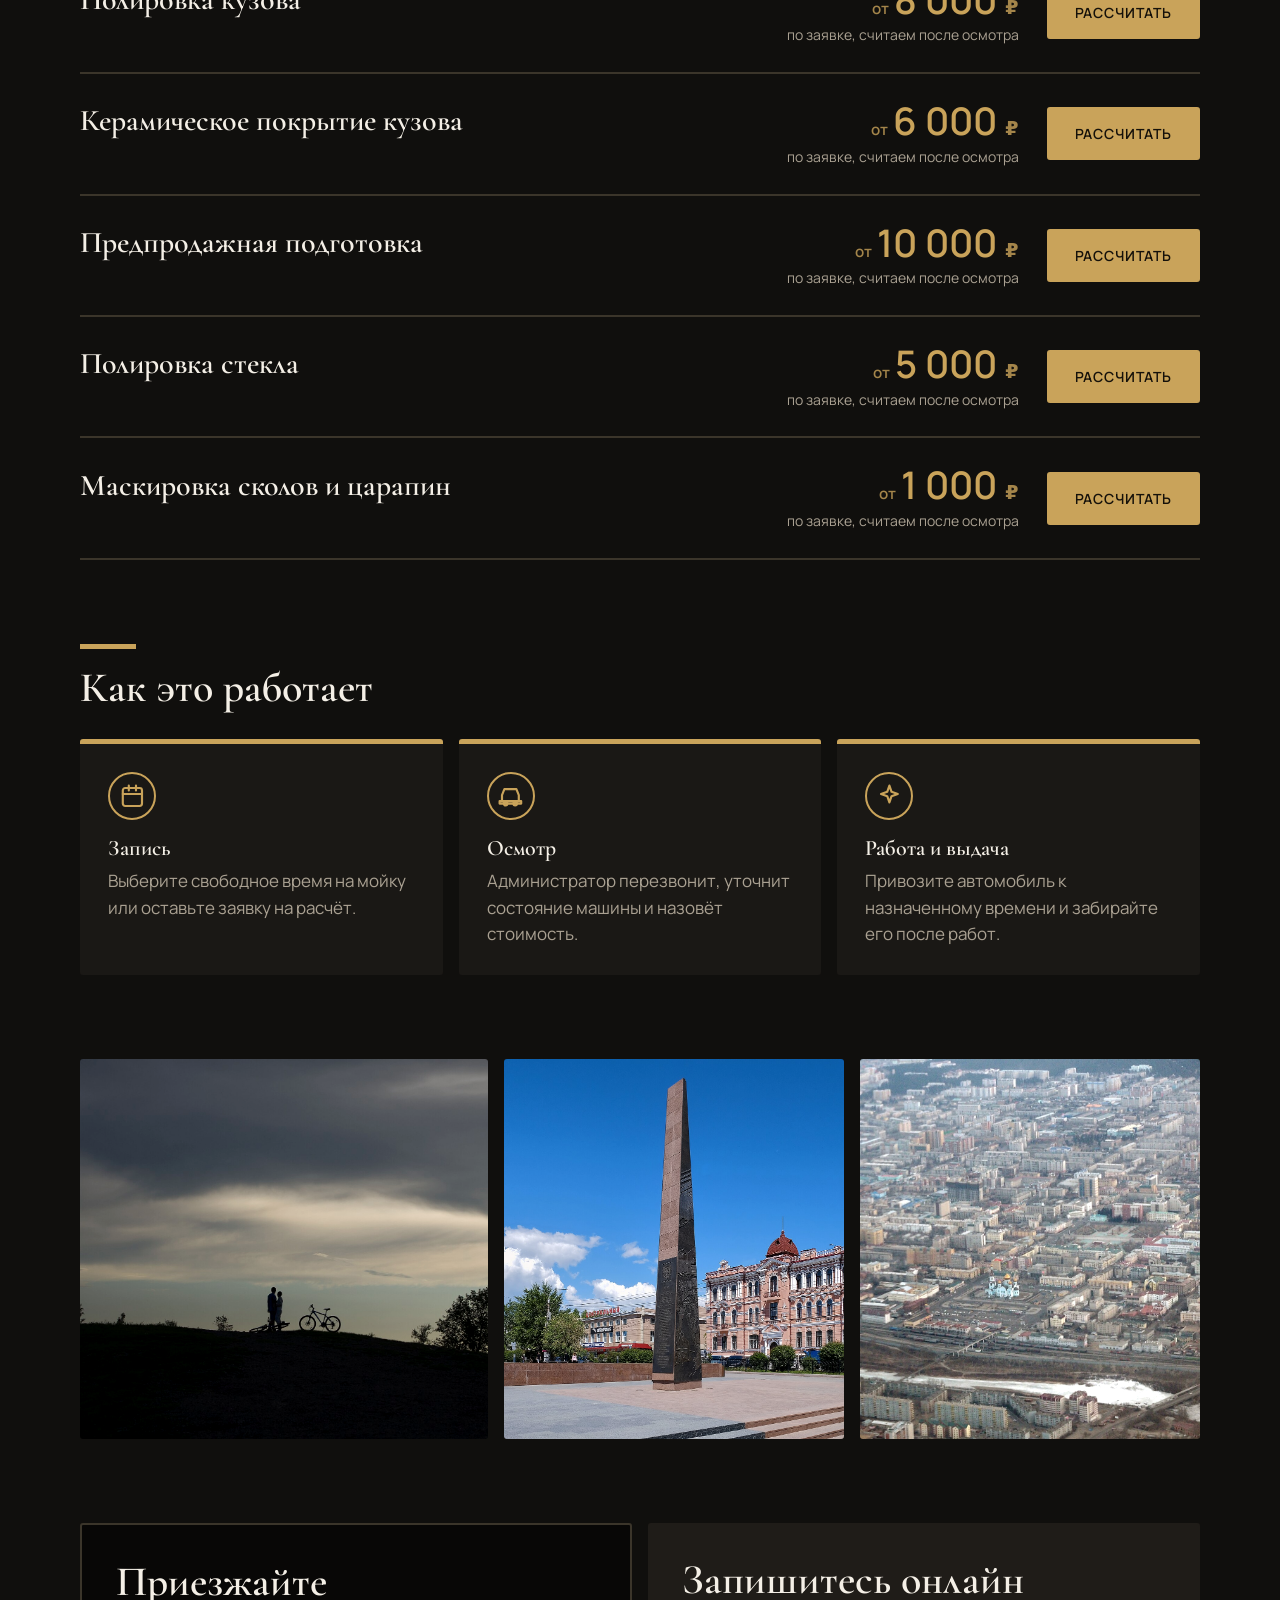
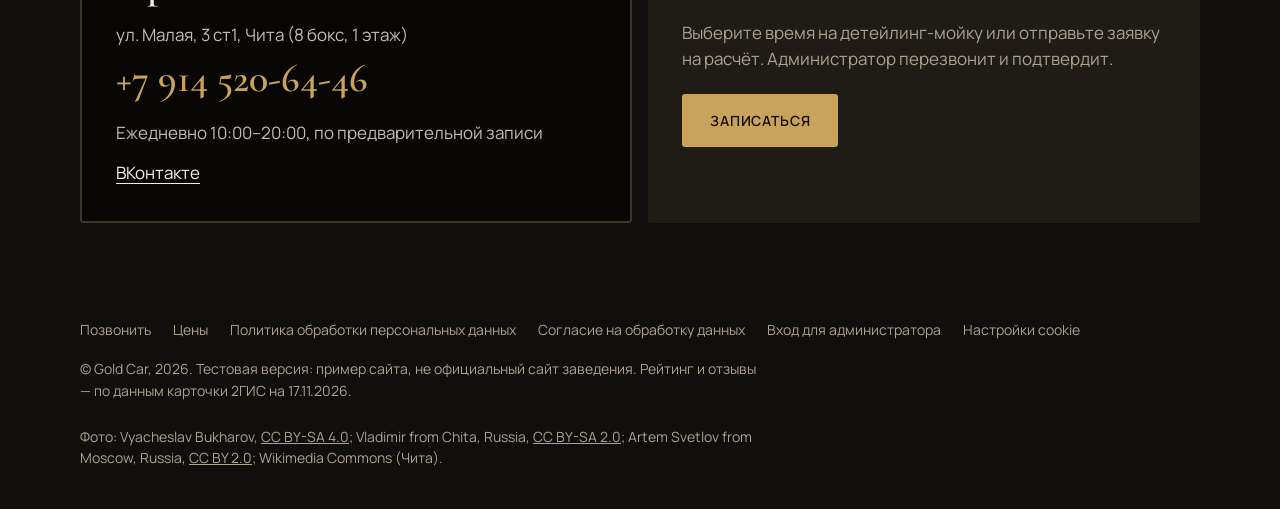
==== commit 1f4b0fe9: "Gold Car: мягкое расписание и цифры Co-Authored-By: Claude Sonnet 5.5 <noreply@anthropic.com>" ====
--- a/index.html
+++ b/index.html
@@ -301,9 +301,19 @@
 .facts{display:flex;gap:34px;flex-wrap:wrap;list-style:none;padding:0;margin:0 0 32px}
 .facts li{font-size:14px;color:#d8cfbd;letter-spacing:.04em}
 .facts b{display:block;font:600 42px/1 var(--display);color:var(--accent);margin-bottom:4px}
+/* цифры мягким шрифтом: у Cormorant «старые» цифры в расписании и ценах выглядят рваными */
+.hour,.slot,.plan .price,.facts b,.sum b,.dd button b{font-family:Manrope,system-ui,sans-serif;font-weight:600;letter-spacing:0}
+.facts b{font-size:34px}
 .board{padding:34px}
 .board h2{font-size:30px}
-.hour{font-size:20px;color:#8f8777}
+.hours{gap:12px}
+.hour{font-size:17px;color:#8f8777;padding:16px 0;border-radius:12px}
+.hour.free{background:transparent;border:2px solid var(--accent);color:var(--accent);opacity:1}
+.hour.free:hover,.hour.free:focus-visible{background:var(--accent);color:var(--on-accent);transform:none}
+.hour.past,.hour.busy,.hour.wait{border:2px solid transparent}
+.slot{border-radius:12px}
+.tabs button{border-radius:12px}
+.tabs{border-radius:14px}
 [data-plans="list"] .plan h3{font-size:30px}
 [data-plans="list"] .plan .price{font-size:38px;color:var(--accent)}
 [data-plans="list"] .plan .price .from,[data-plans="list"] .plan .price .cur{color:var(--accent);opacity:.8}
@@ -317,7 +327,7 @@
 
 </style>
 </head>
-<body data-plans="list" data-bstyle="bar">
+<body data-plans="list" data-bstyle="pills">
 <a class="skip" href="#tablo">Перейти к записи</a>
 <div class="demo" role="note">Это пример сайта для «Gold Car», а не официальный сайт заведения. Пользуйтесь тестовыми данными.</div>
 
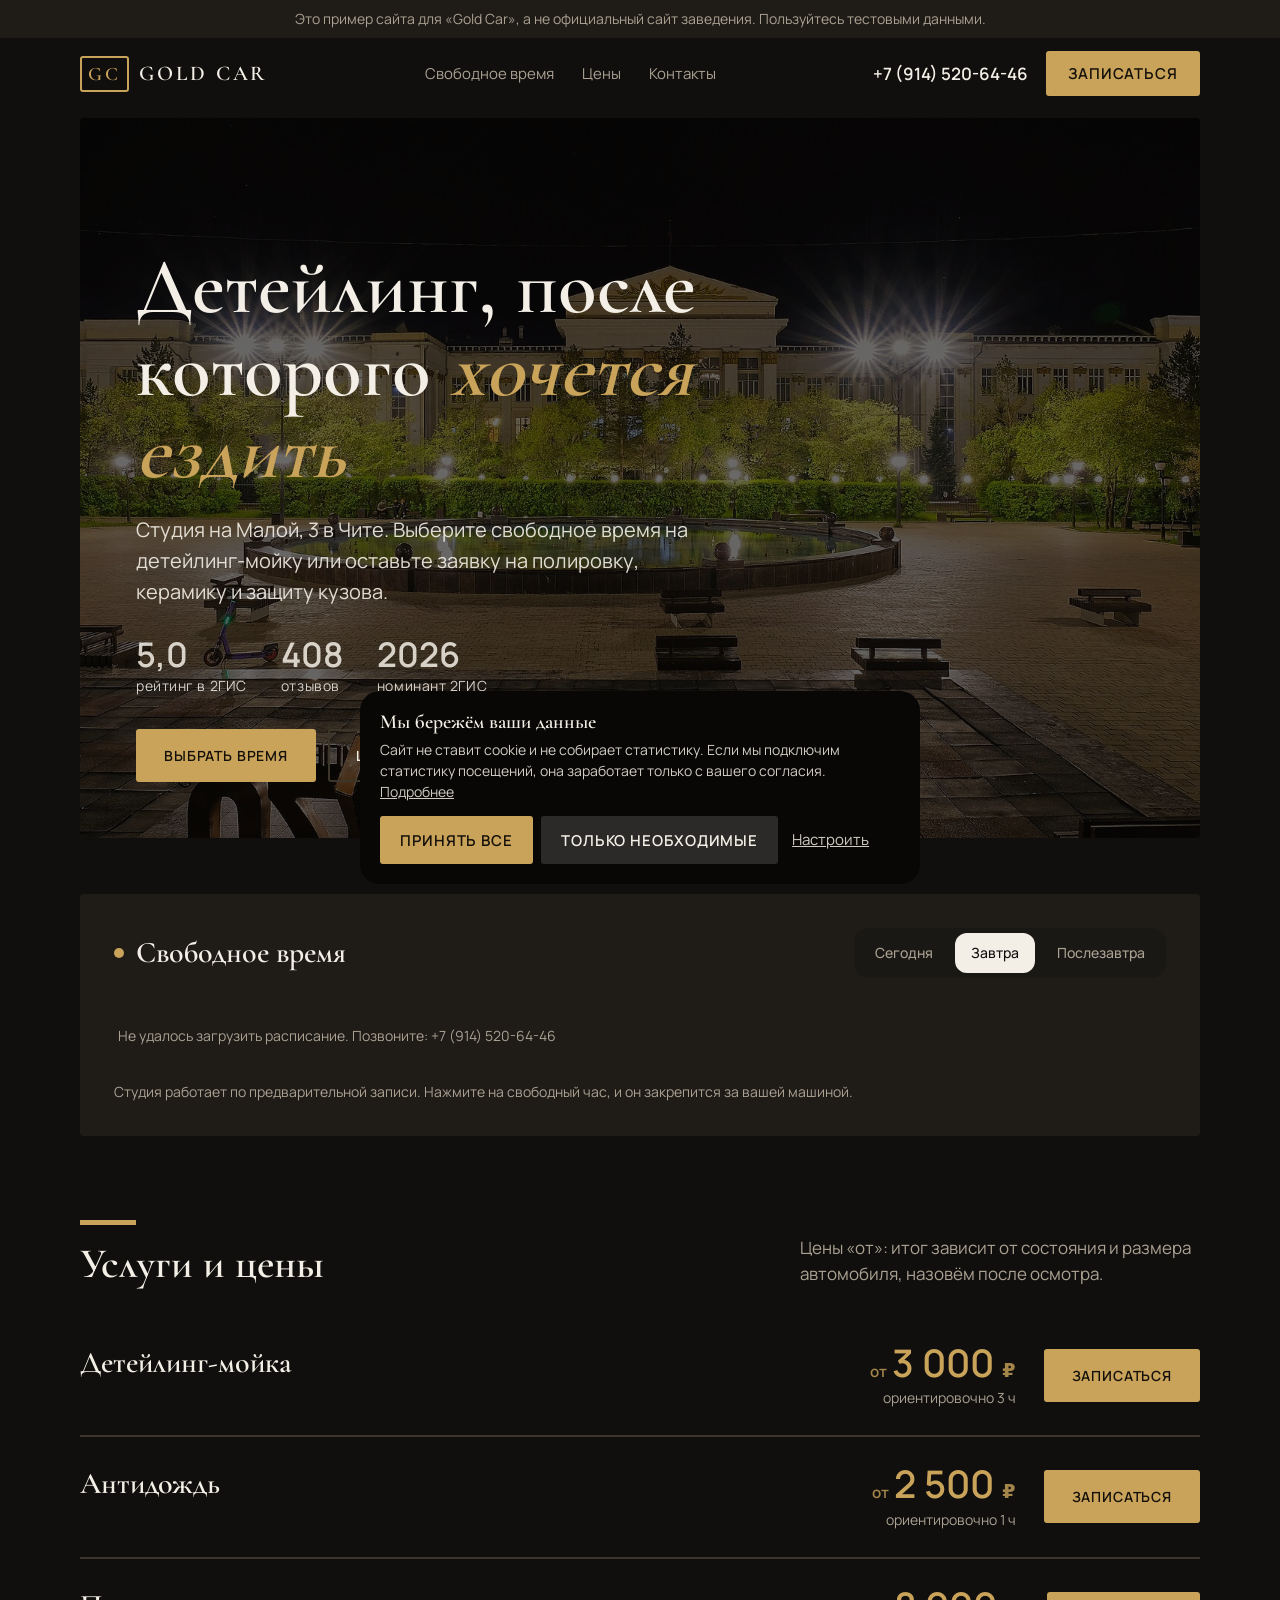
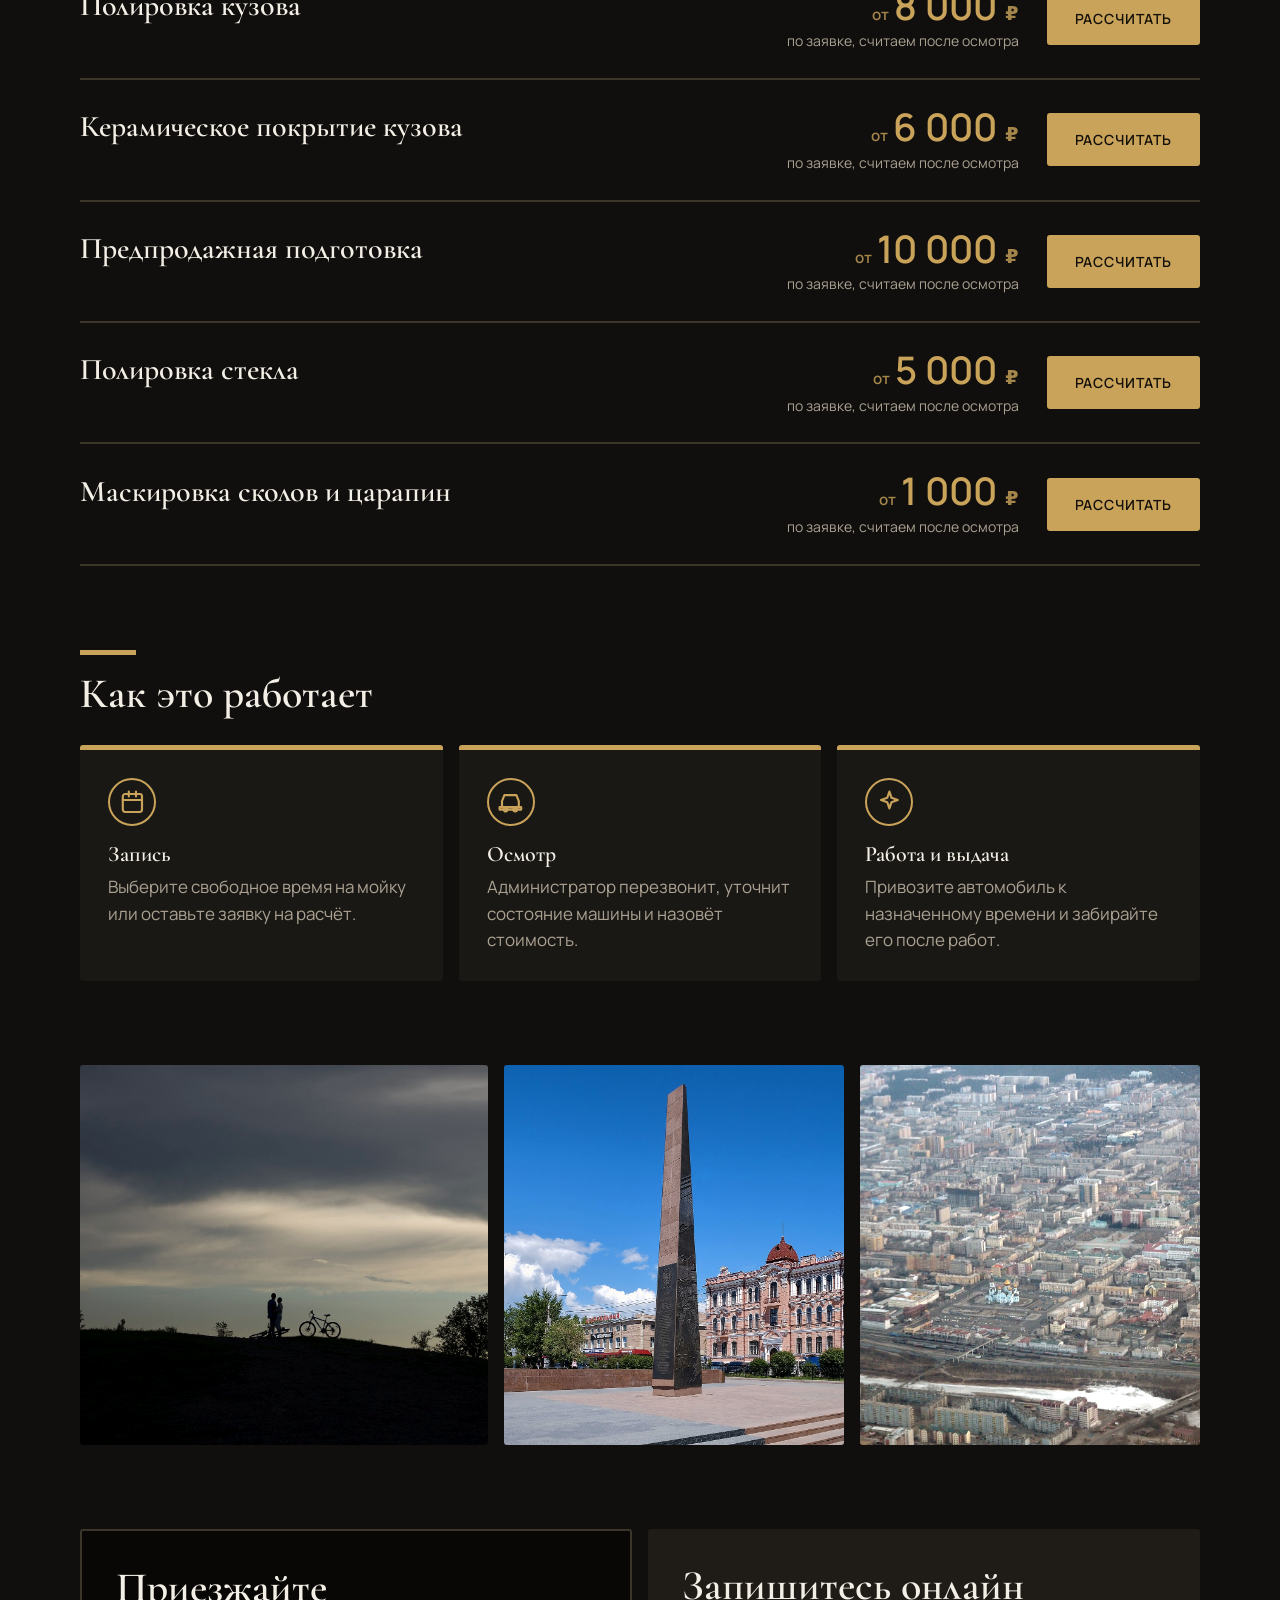
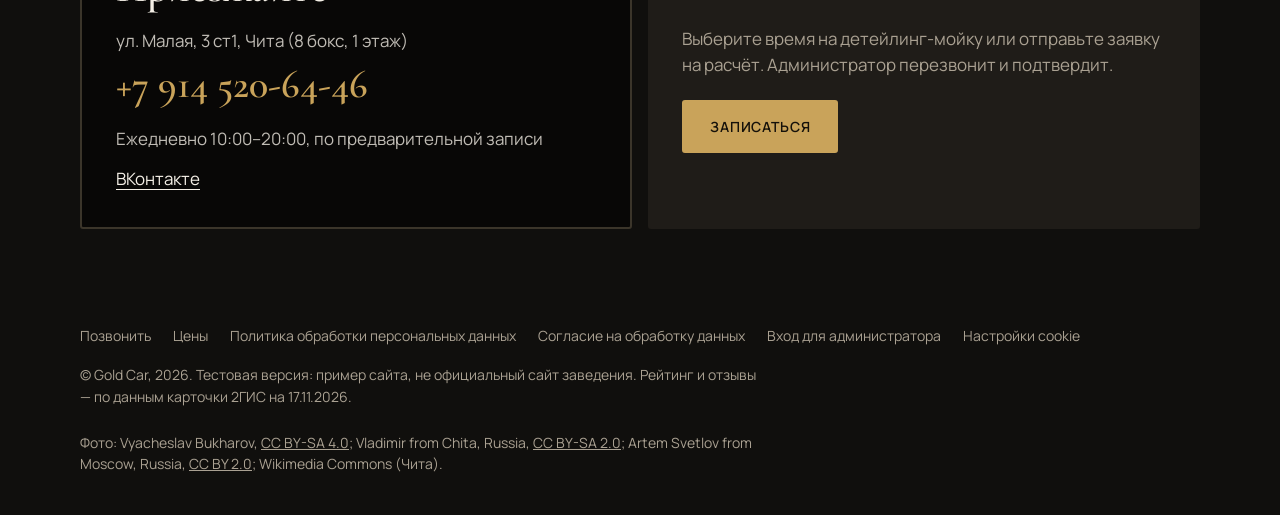
==== commit c79dd06c: "Gold Car: расписание в одну строку Co-Authored-By: Claude Sonnet 5.5 <noreply@anthropic.com>" ====
--- a/index.html
+++ b/index.html
@@ -88,7 +88,13 @@
 .tabs{display:flex;gap:6px;background:var(--surface);padding:5px;border-radius:999px;overflow-x:auto;scrollbar-width:none}
 .tabs button{border:0;background:none;cursor:pointer;font-weight:500;font-size:14px;min-height:40px;padding:8px 16px;border-radius:999px;color:var(--mute);white-space:nowrap}
 .tabs button[aria-pressed="true"]{background:var(--ink);color:var(--bg)}
-.hours{display:grid;grid-template-columns:repeat(auto-fill,minmax(96px,1fr));gap:10px}
+/* все часы в одной строке: на компьютере делят ширину поровну, на узком экране лента листается (колёсико, перетаскивание, полоса прокрутки) */
+.hours{--hg:10px;display:flex;flex-wrap:nowrap;gap:var(--hg);overflow-x:auto;scrollbar-width:thin;padding-bottom:6px;cursor:grab;-webkit-overflow-scrolling:touch}
+.hours > .hour{flex:1 1 0;min-width:68px;max-width:130px}
+.hours > .hour:first-child{margin-left:auto}
+.hours > .hour:last-child{margin-right:auto}
+.hours.drag{cursor:grabbing}
+.hours.drag .hour{pointer-events:none}
 .hour{border:0;font:600 18px var(--display);letter-spacing:.5px;padding:16px 0;border-radius:var(--rs);text-align:center;background:transparent;color:var(--mute);opacity:.75}
 .hour.busy{text-decoration:line-through}
 .hour.past{opacity:.4} /* прошедший час: бледный, без зачёркивания — не путать с занятым */
@@ -96,13 +102,13 @@
 .hour.free{background:var(--surface);color:var(--accent-t);cursor:pointer;opacity:1;transition:transform .2s,background .2s,color .2s}
 .hour.free:hover,.hour.free:focus-visible{background:var(--accent);color:var(--on-accent);transform:translateY(-3px)}
 .board .note{margin-top:14px;color:var(--mute);font-size:14px}
-.hours > p,.hours > .wait:only-child{grid-column:1/-1;text-align:left;padding:16px 4px;margin:0;font:400 16px var(--text);text-decoration:none}
-@media(max-width:600px){.board{padding:20px 16px}.hours{grid-template-columns:repeat(3,1fr)}}
+.hours > p,.hours > .wait:only-child{flex:1 1 100%;max-width:none;margin:0;text-align:left;padding:16px 4px;margin:0;font:400 16px var(--text);text-decoration:none}
+@media(max-width:600px){.board{padding:20px 16px}}
 /* вид табло: rows — прямоугольные клетки с жирной рамкой, bar — сплошная шкала */
 [data-bstyle="rows"] .hour{border:var(--bw) solid var(--ink);border-radius:var(--rs);opacity:1;color:var(--mute)}
 [data-bstyle="rows"] .hour.free{border-color:var(--ink)}
 [data-bstyle="rows"] .hour.past,[data-bstyle="rows"] .hour.busy{border-color:var(--line)}
-[data-bstyle="bar"] .hours{gap:0;border:var(--bw) solid var(--ink);border-radius:var(--rs);overflow:hidden;background:var(--surface)}
+[data-bstyle="bar"] .hours{--hg:0px;border:var(--bw) solid var(--ink);border-radius:var(--rs);padding-bottom:0;background:var(--surface)}
 [data-bstyle="bar"] .hour{border-radius:0;border-right:var(--bw) solid var(--line);padding:18px 0}
 [data-bstyle="bar"] .hour.free{background:var(--accent);color:var(--on-accent)}
 [data-bstyle="bar"] .hour.free:hover{background:var(--ink);color:var(--bg);transform:none}
@@ -306,7 +312,7 @@
 .facts b{font-size:34px}
 .board{padding:34px}
 .board h2{font-size:30px}
-.hours{gap:12px}
+.hours{--hg:12px}
 .hour{font-size:17px;color:#8f8777;padding:16px 0;border-radius:12px}
 .hour.free{background:transparent;border:2px solid var(--accent);color:var(--accent);opacity:1}
 .hour.free:hover,.hour.free:focus-visible{background:var(--accent);color:var(--on-accent);transform:none}
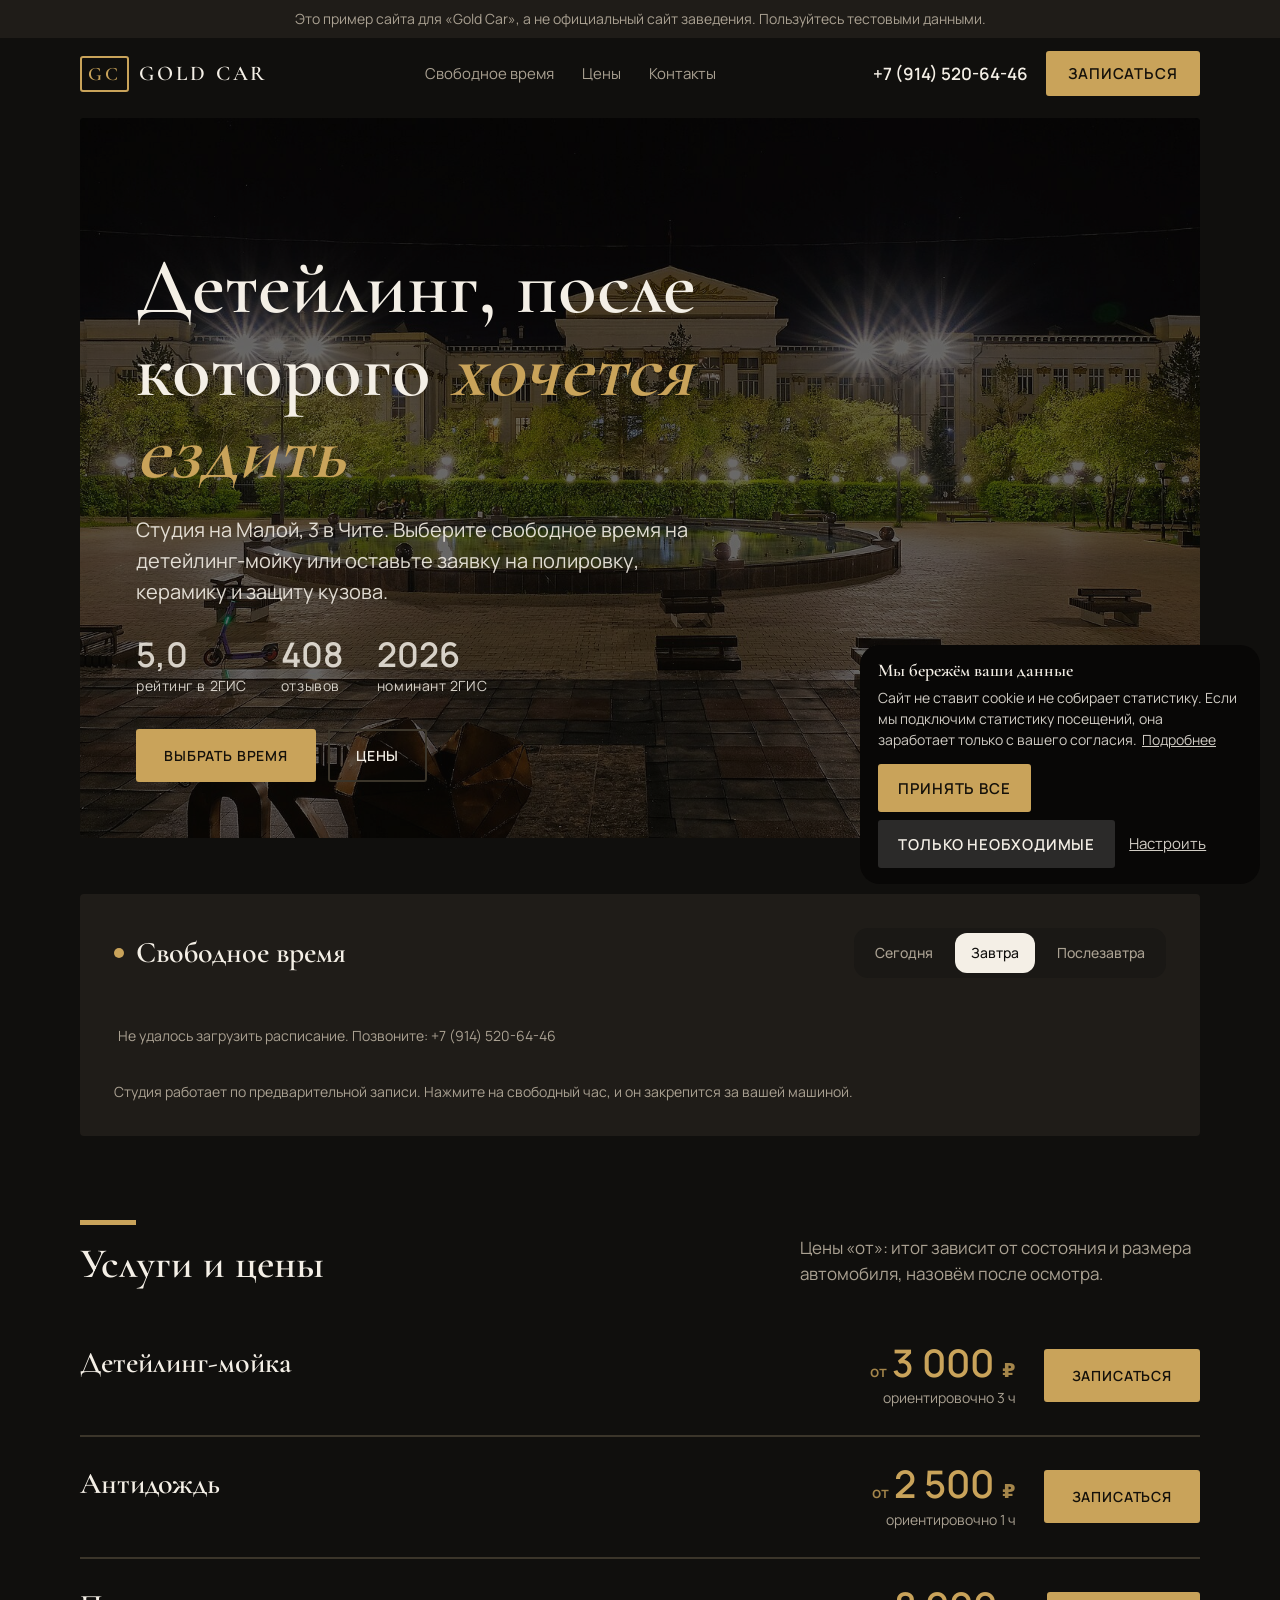
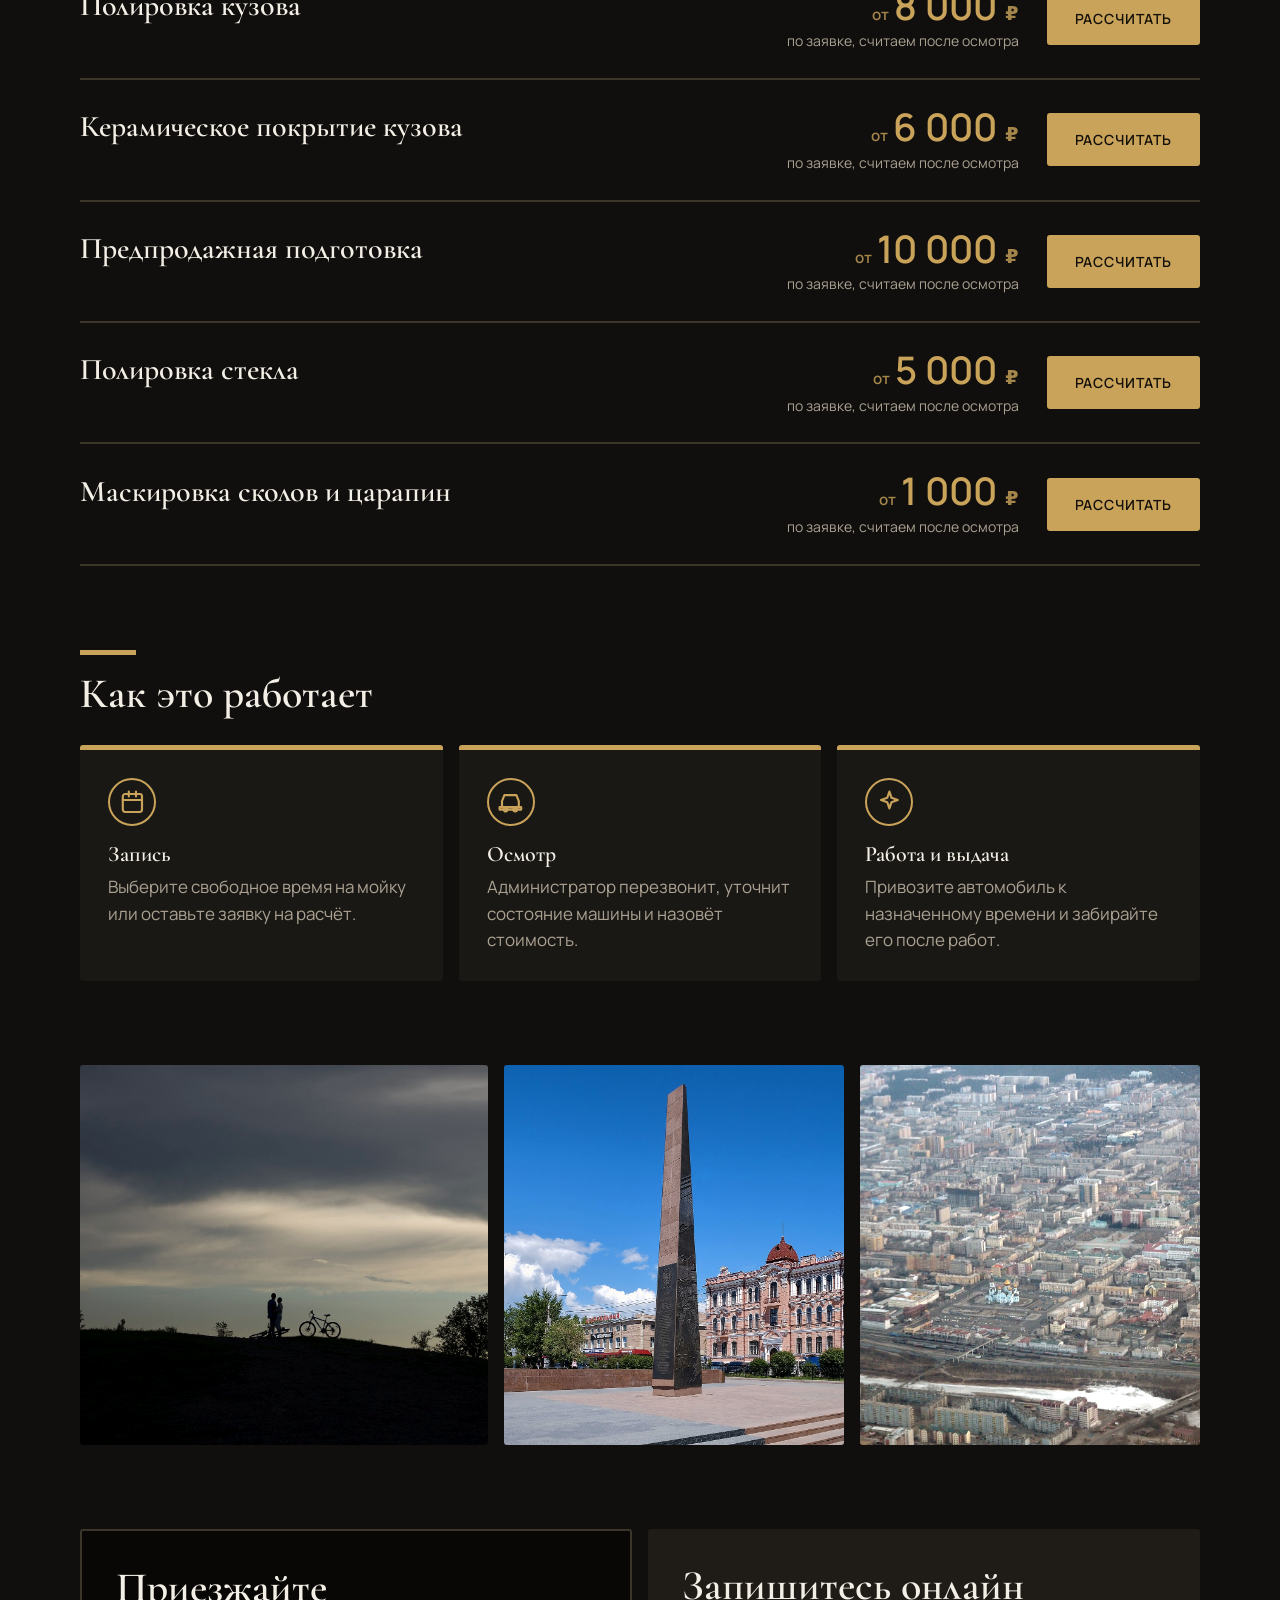
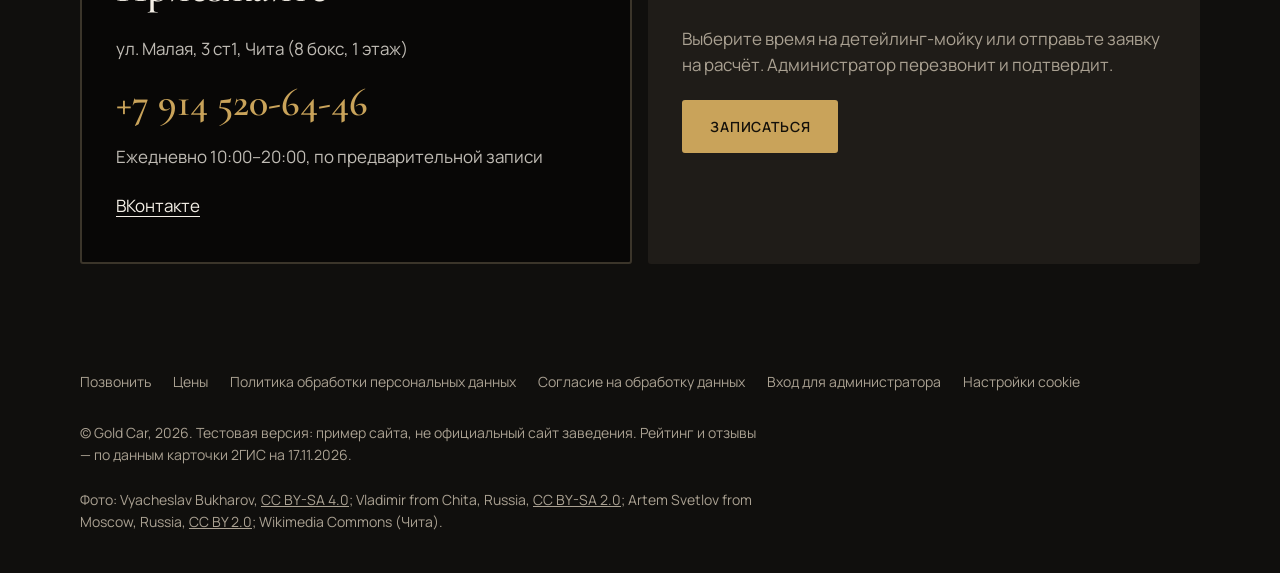
==== commit 77683046: "Баннер cookie компактнее, крупные зоны нажатия Co-Authored-By: Claude Sonnet 5.5 <noreply@anthropic." ====
--- a/index.html
+++ b/index.html
@@ -277,7 +277,19 @@
 .cc .btn.ghost{background:rgba(255,255,255,.14);color:inherit;border-color:transparent}
 .cc .btn.ghost:hover{background:rgba(255,255,255,.24)}
 .cc .lnkbtn{background:none;border:0;color:inherit;opacity:.85;text-decoration:underline;cursor:pointer;padding:11px 6px;font-size:15px}
-@media(max-width:520px){.cc{left:10px;right:10px;padding:18px}.cc .row .btn{flex:1 1 auto}}
+@media(max-width:520px){.cc{left:10px;right:10px;padding:14px 14px 6px;border-radius:16px;font-size:13px;line-height:1.4}.cc h3{font-size:17px;margin-bottom:4px}.cc .row{gap:8px;margin-top:10px}.cc .row .btn{flex:1 1 0;min-width:0;padding:11px 8px;font-size:14px;min-height:44px}.cc .row .lnkbtn{flex:1 0 100%;text-align:center;padding:12px 6px;min-height:44px}}
+/* на широком экране баннер уходит в правый нижний угол: текст hero слева остаётся открытым */
+@media(min-width:900px){.cc{left:auto;right:20px;margin:0;max-width:400px;padding:16px 18px}.cc h3{font-size:18px}}
+
+/* зоны нажатия не меньше 44 px: подвал, контакты, шапка, подписи фото */
+footer .lnk{gap:0 22px}
+footer .lnk a,.cclink{display:inline-flex;align-items:center;min-height:44px}
+footer .legal a{display:inline-block;padding:12px 4px;margin:-12px -4px}
+.card a:not(.btn):not(.big){display:inline-flex;align-items:center;min-height:44px}
+.card .links{gap:4px 18px}
+.logo{min-height:44px}
+@media(min-width:521px){.nav-r .tel{display:inline-flex;align-items:center;min-height:44px}}
+.cc a{display:inline-block;padding:10px 2px;margin:-10px 0}
 
 @media (prefers-reduced-motion:reduce){
   html{scroll-behavior:auto}
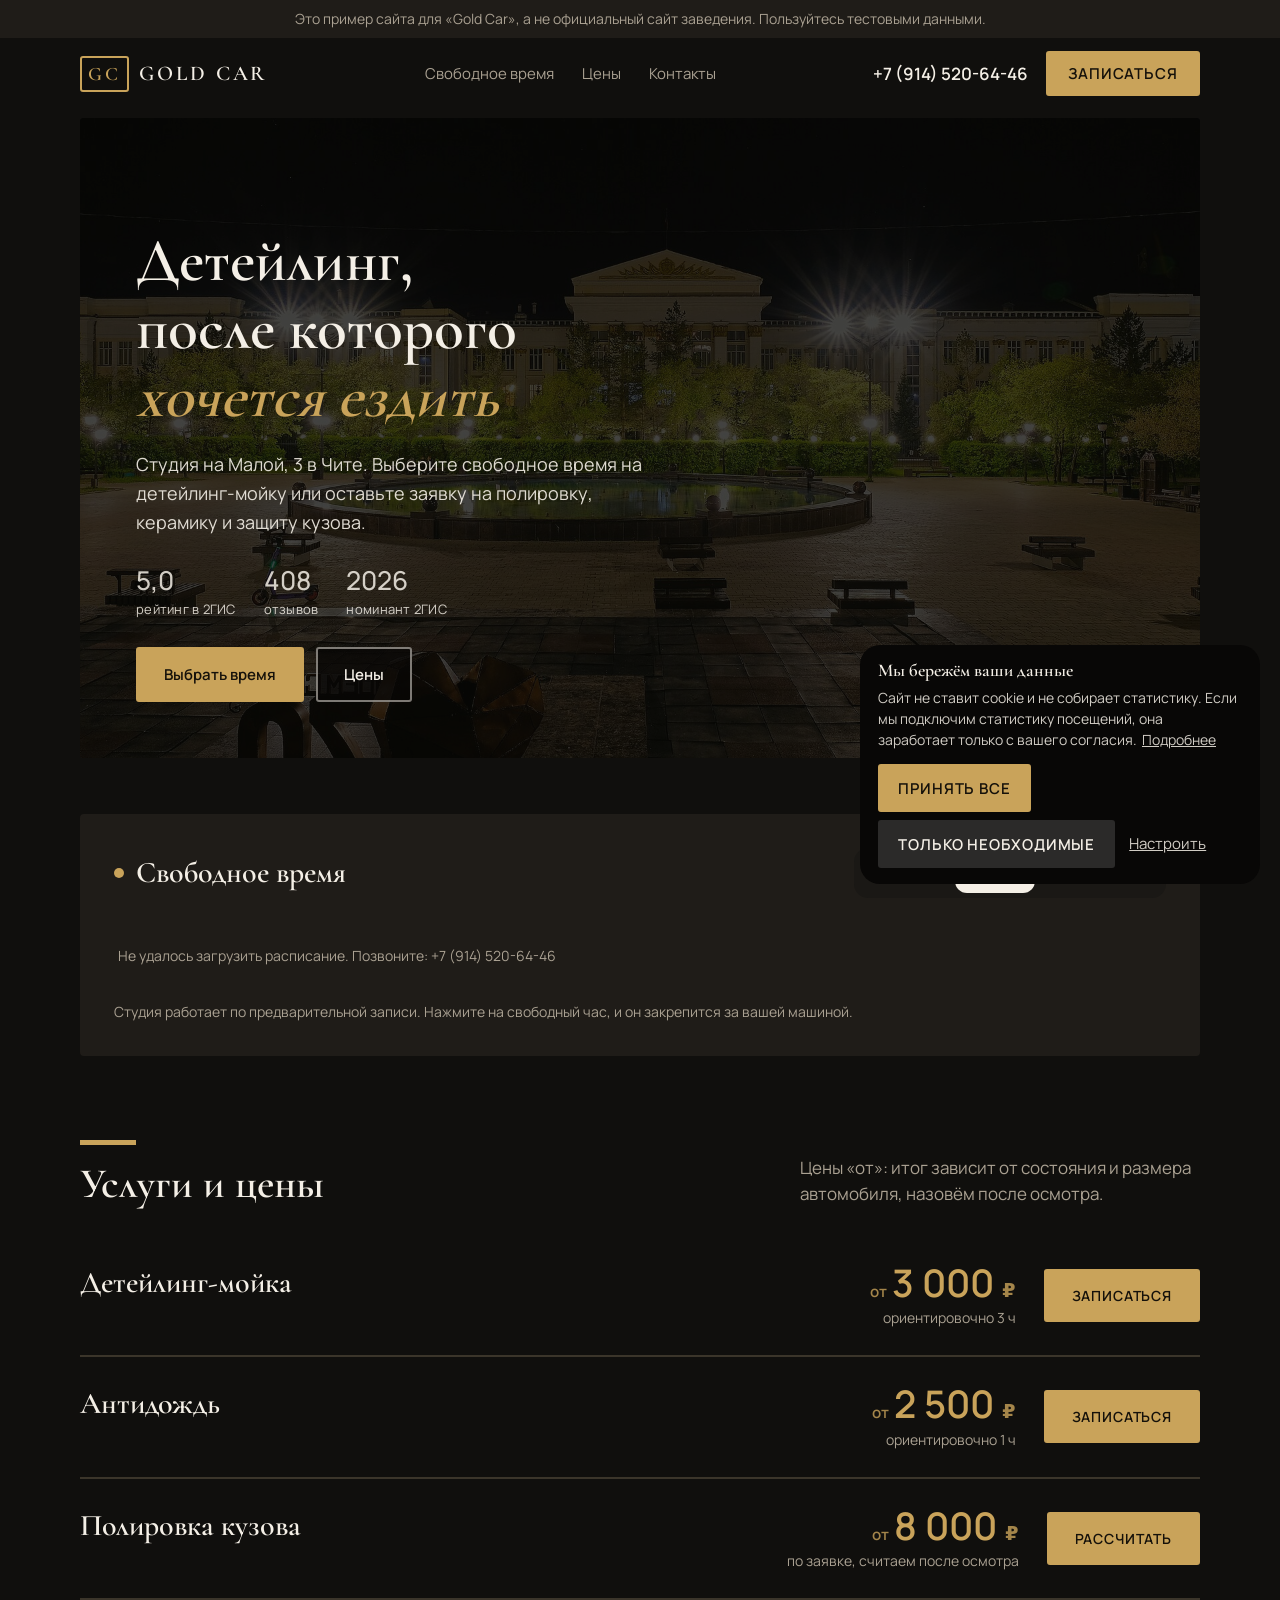
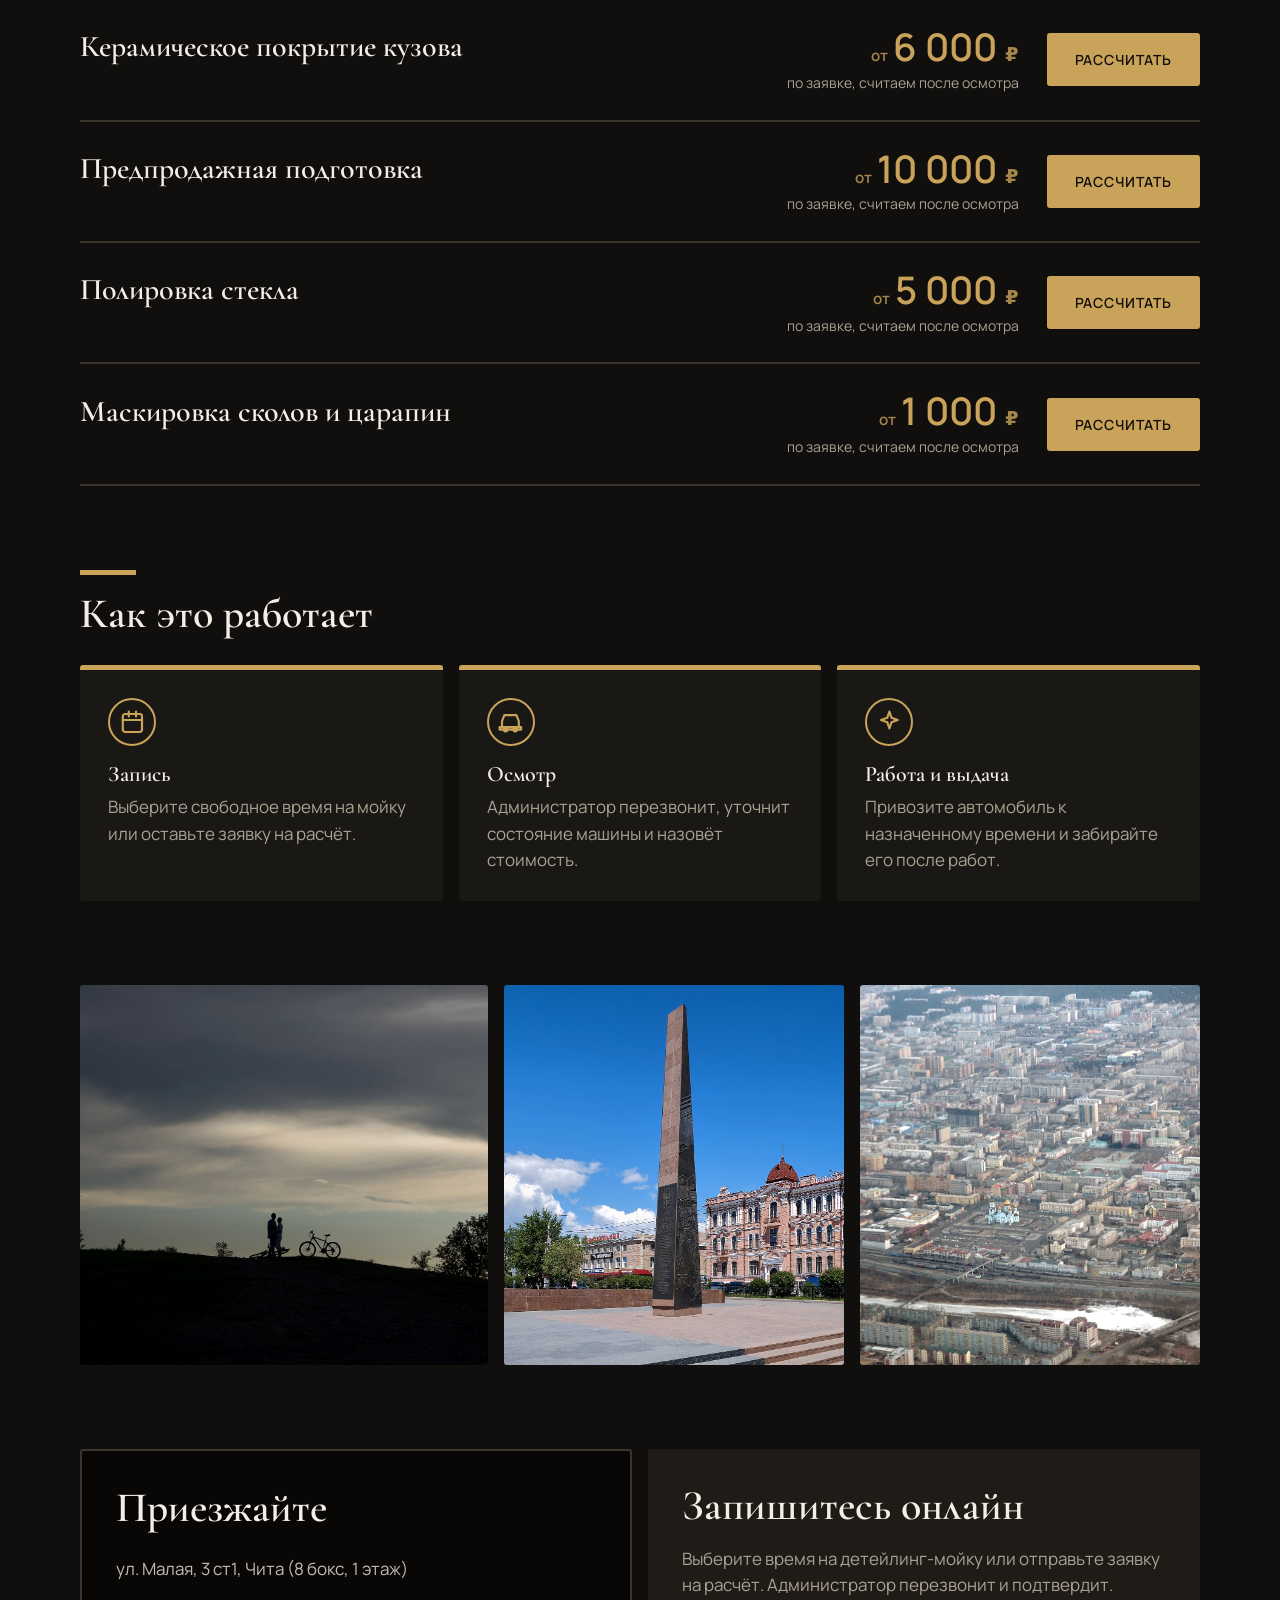
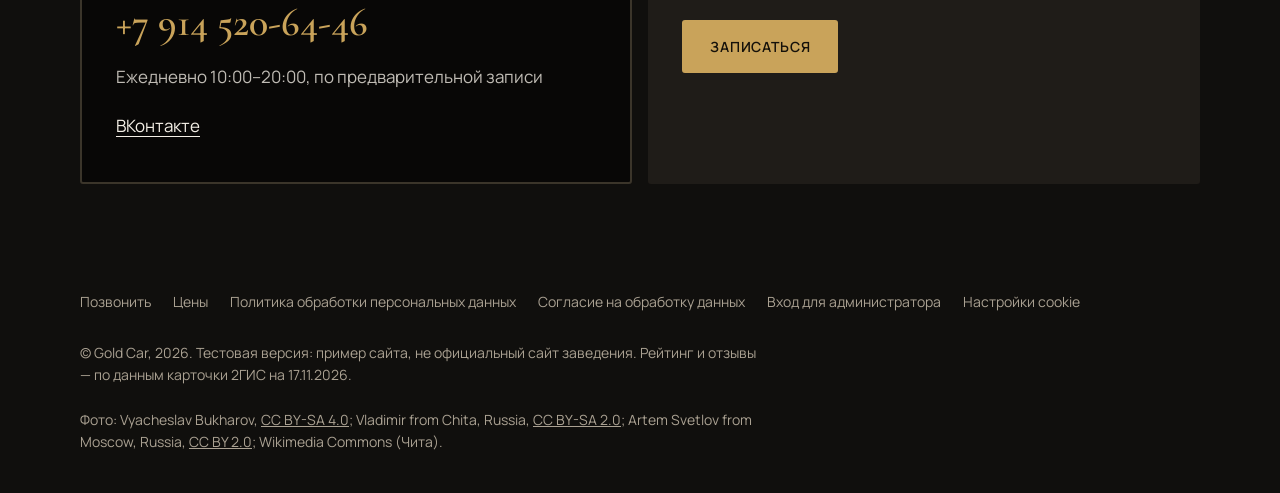
==== commit dba5c302: "Gold Car: спокойнее первый блок, читаемые кнопка и текст Co-Authored-By: Claude Sonnet 5.5 <noreply@" ====
--- a/index.html
+++ b/index.html
@@ -13,7 +13,7 @@
 <link rel="icon" href="data:image/svg+xml,%3Csvg%20xmlns%3D%22http%3A%2F%2Fwww.w3.org%2F2000%2Fsvg%22%20viewBox%3D%220%200%2064%2064%22%3E%3Crect%20width%3D%2264%22%20height%3D%2264%22%20rx%3D%2214%22%20fill%3D%22%23c9a35a%22%2F%3E%3Ctext%20x%3D%2232%22%20y%3D%2243%22%20text-anchor%3D%22middle%22%20font-size%3D%2230%22%20font-family%3D%22Arial%2Csans-serif%22%20font-weight%3D%22700%22%20fill%3D%22%2315110a%22%3EGC%3C%2Ftext%3E%3C%2Fsvg%3E">
 <link rel="stylesheet" href="fonts/fonts.css">
 <style>
-:root{--bg:#100f0d;--surface:#1a1815;--soft:#1f1c18;--ink:#f4efe6;--mute:#aaa192;--accent:#c9a35a;--on-accent:#15110a;--accent-soft:#2c2519;--line:#3b352a;--dark:#080706;--on-dark:#f4efe6;--live:#c9a35a;--scrim:rgba(0,0,0,.7);--ov:rgba(9,8,6,.6);--r:3px;--rs:3px;--rm:3px;--rl:4px;--rb:3px;--bw:2px;--dw:600;--dtrack:0;--dcase:none;--accent-h:#dcb870;--accent-t:#c9a35a;--live-a:#c9a35ae6;--display:'Cormorant Garamond',Georgia,serif;--text:Manrope,system-ui,sans-serif}
+:root{--bg:#100f0d;--surface:#1a1815;--soft:#1f1c18;--ink:#f4efe6;--mute:#aaa192;--accent:#c9a35a;--on-accent:#15110a;--accent-soft:#2c2519;--line:#3b352a;--dark:#080706;--on-dark:#f4efe6;--live:#c9a35a;--scrim:rgba(0,0,0,.7);--ov:rgba(9,8,6,.76);--r:3px;--rs:3px;--rm:3px;--rl:4px;--rb:3px;--bw:2px;--dw:600;--dtrack:0;--dcase:none;--accent-h:#dcb870;--accent-t:#c9a35a;--live-a:#c9a35ae6;--display:'Cormorant Garamond',Georgia,serif;--text:Manrope,system-ui,sans-serif}
 /* Общая основа сайтов «Чита»: всё управляется переменными темы. Оформление, шрифты и композицию каждый сайт задаёт сам. */
 *{box-sizing:border-box;margin:0}
 [hidden]{display:none!important}
@@ -311,17 +311,20 @@
 .logo i{background:transparent;border:2px solid var(--accent);color:var(--accent);font:600 19px var(--display)}
 h2::before{content:"";display:block;width:56px;height:5px;background:var(--accent);margin-bottom:16px}
 .board h2::before,.card h2::before,.dh h2::before,.cc h3::before{display:none}
-.hero.v-full{min-height:min(84vh,720px)}
-.hero.v-full .in{max-width:900px}
-.hero h1{font-size:clamp(42px,6.2vw,84px);line-height:1.04;max-width:15ch}
-.hero h1 em{font-style:italic;color:var(--accent);font-weight:600}
-.hero .lead{font-size:20px;color:#e6dfd0;max-width:560px}
-.facts{display:flex;gap:34px;flex-wrap:wrap;list-style:none;padding:0;margin:0 0 32px}
-.facts li{font-size:14px;color:#d8cfbd;letter-spacing:.04em}
-.facts b{display:block;font:600 42px/1 var(--display);color:var(--accent);margin-bottom:4px}
+.hero.v-full{min-height:min(78vh,640px)}
+.hero.v-full .in{max-width:820px}
+.hero h1{font-size:clamp(36px,4.8vw,64px);line-height:1.1;font-weight:500;max-width:18ch;text-wrap:balance}
+.hero h1 em{font-style:italic;color:var(--accent);font-weight:500}
+.hero .lead{font-size:18px;line-height:1.6;color:#e8e0cf;opacity:1;max-width:540px}
+.hero .btn{text-transform:none;letter-spacing:0;font-size:15px}
+.hero .btn.soft{background:rgba(8,7,6,.78);color:#f4efe6;border-color:rgba(244,239,230,.5)}
+.hero .btn.soft:hover{background:#080706;border-color:var(--accent);color:var(--accent)}
+.facts{display:flex;gap:28px;flex-wrap:wrap;list-style:none;padding:0;margin:0 0 28px}
+.facts li{font-size:13px;color:#b5ac9b;letter-spacing:.02em}
+.facts b{display:block;font:600 26px/1 var(--display);color:#e9e1d1;margin-bottom:6px}
 /* цифры мягким шрифтом: у Cormorant «старые» цифры в расписании и ценах выглядят рваными */
 .hour,.slot,.plan .price,.facts b,.sum b,.dd button b{font-family:Manrope,system-ui,sans-serif;font-weight:600;letter-spacing:0}
-.facts b{font-size:34px}
+.facts b{font-size:26px;font-weight:500}
 .board{padding:34px}
 .board h2{font-size:30px}
 .hours{--hg:12px}
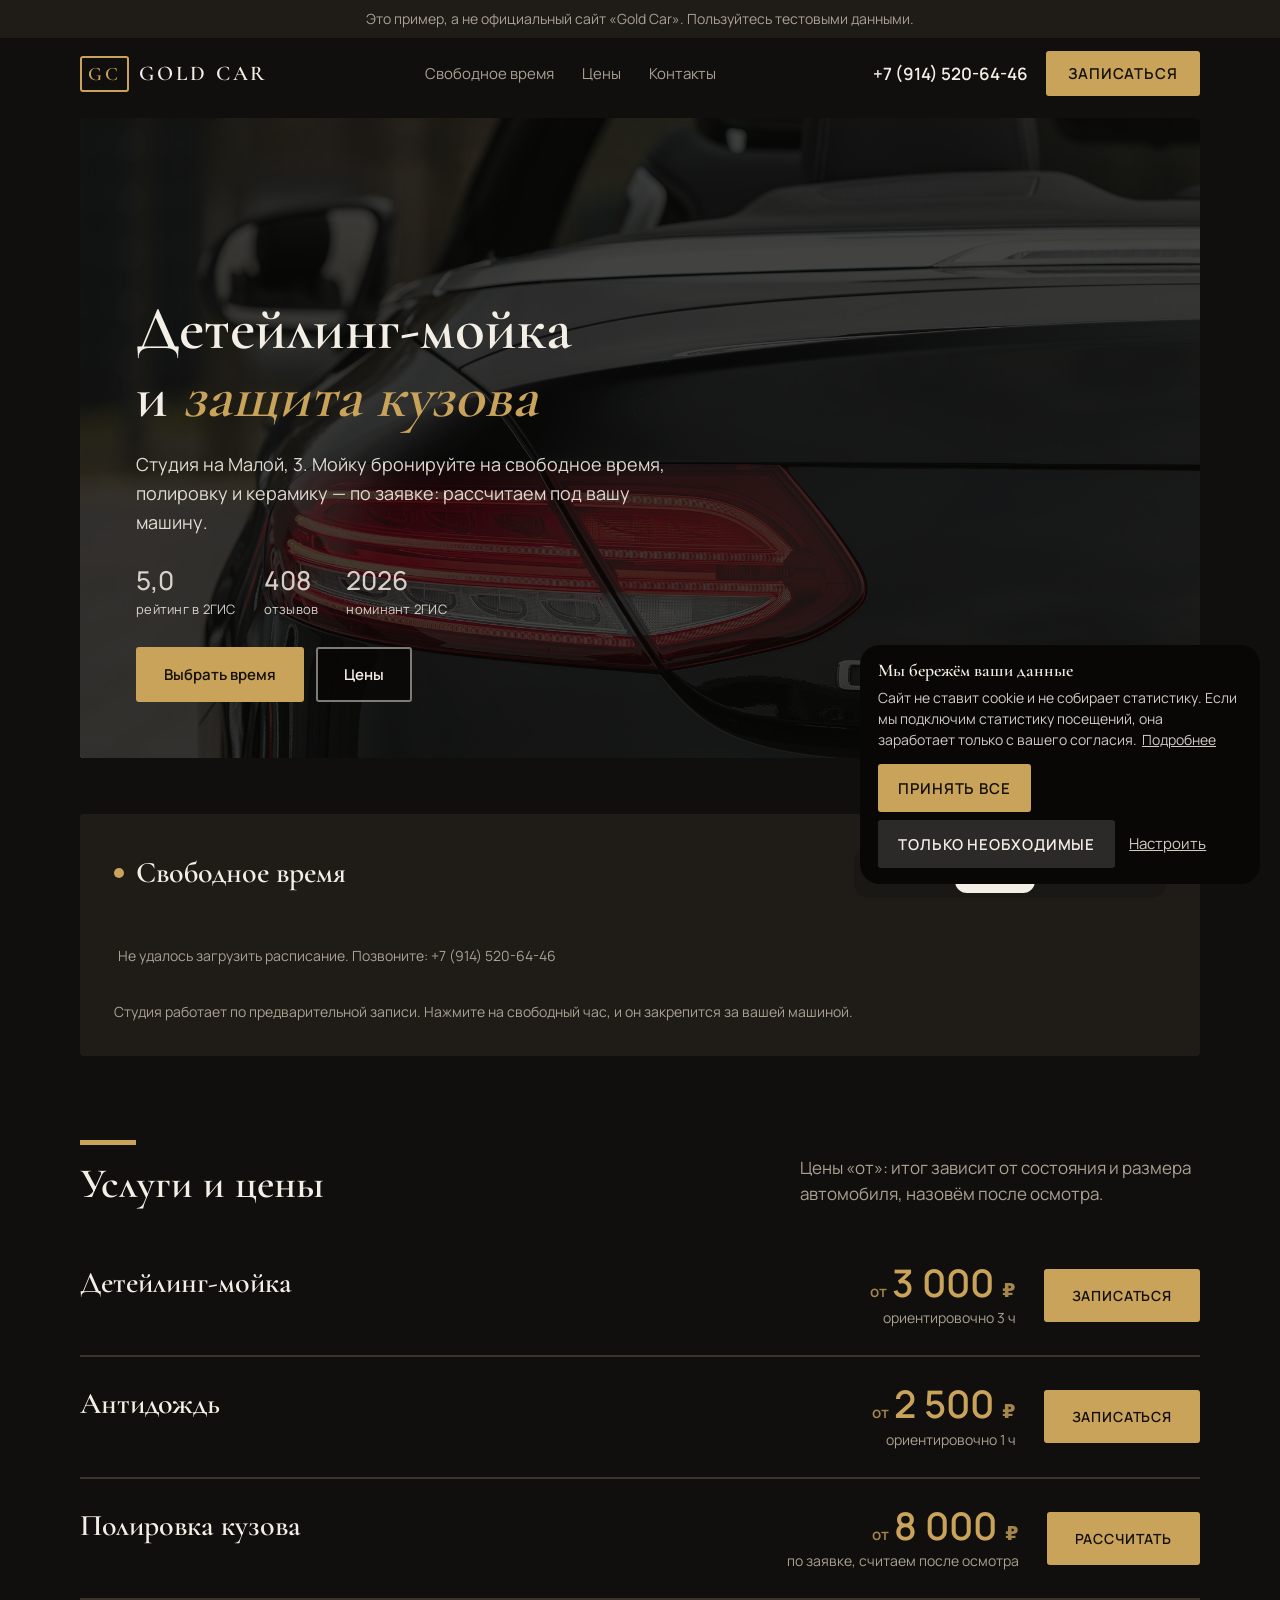
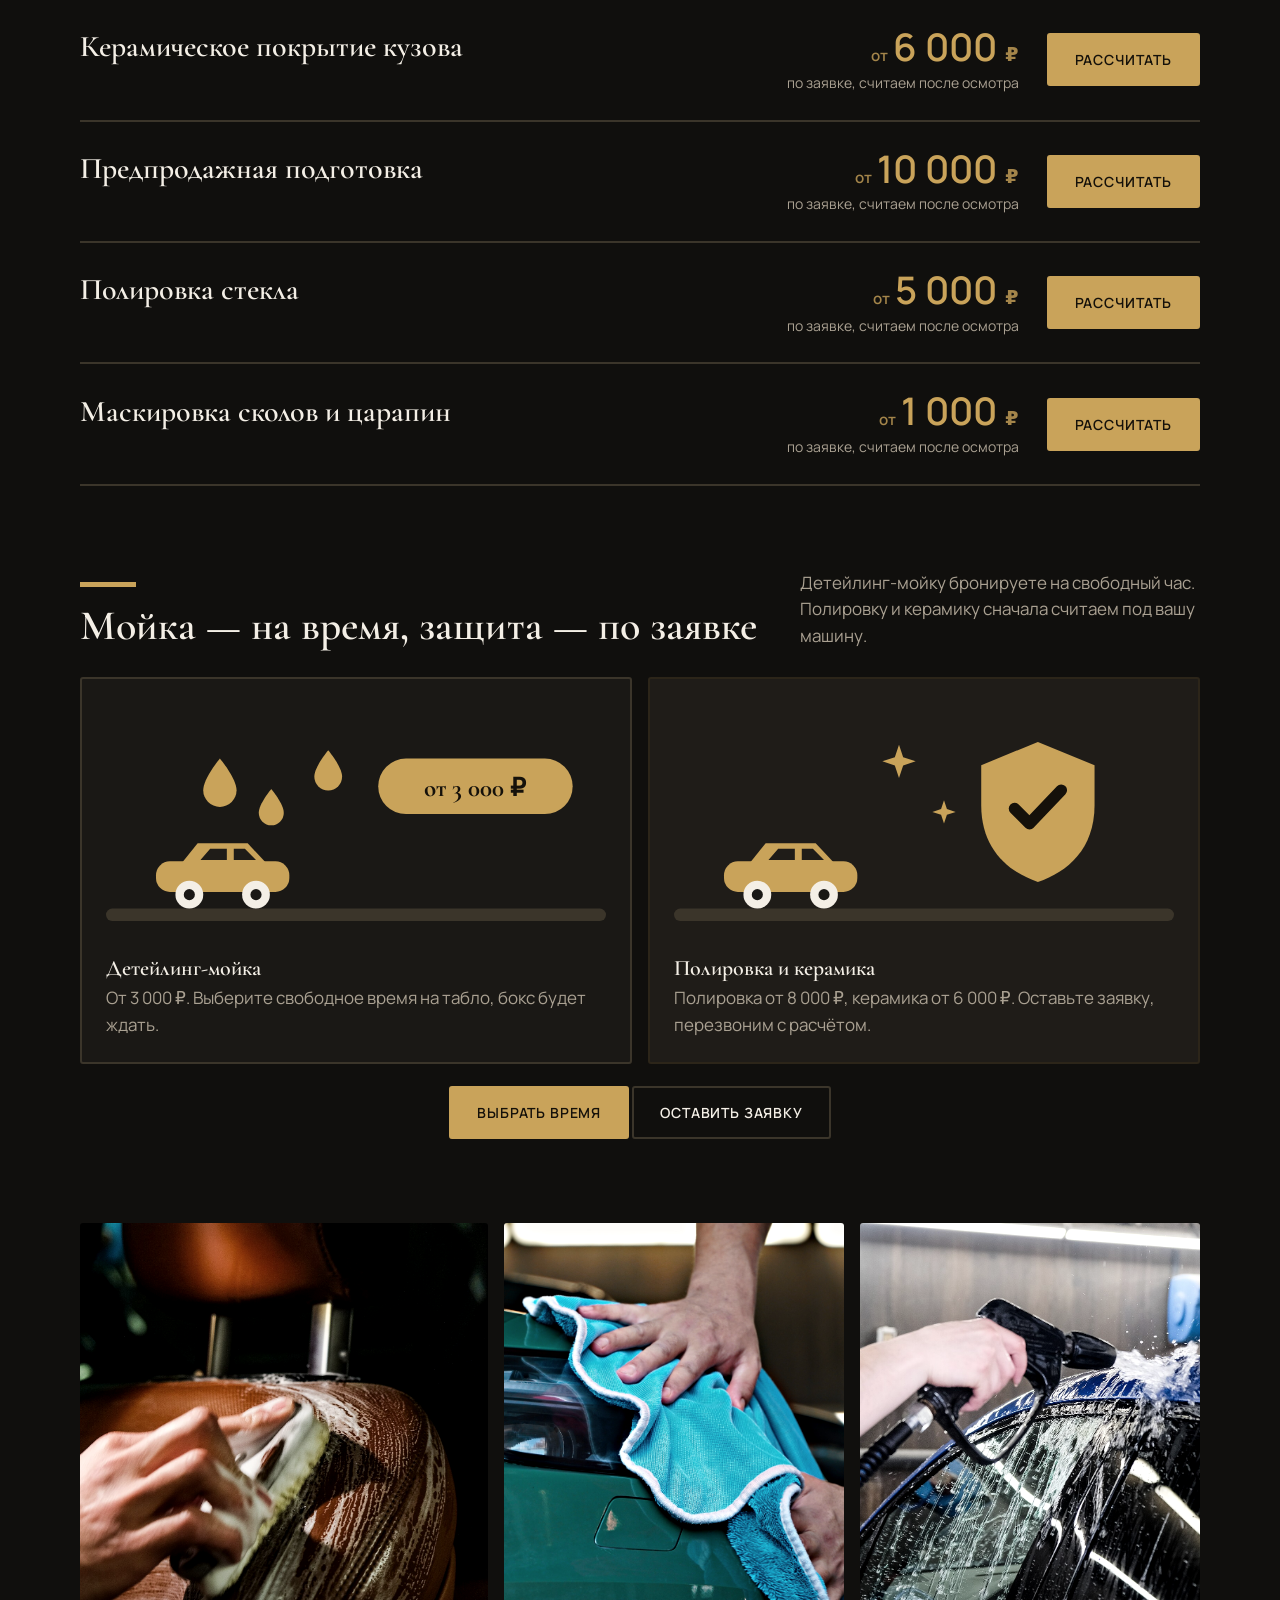
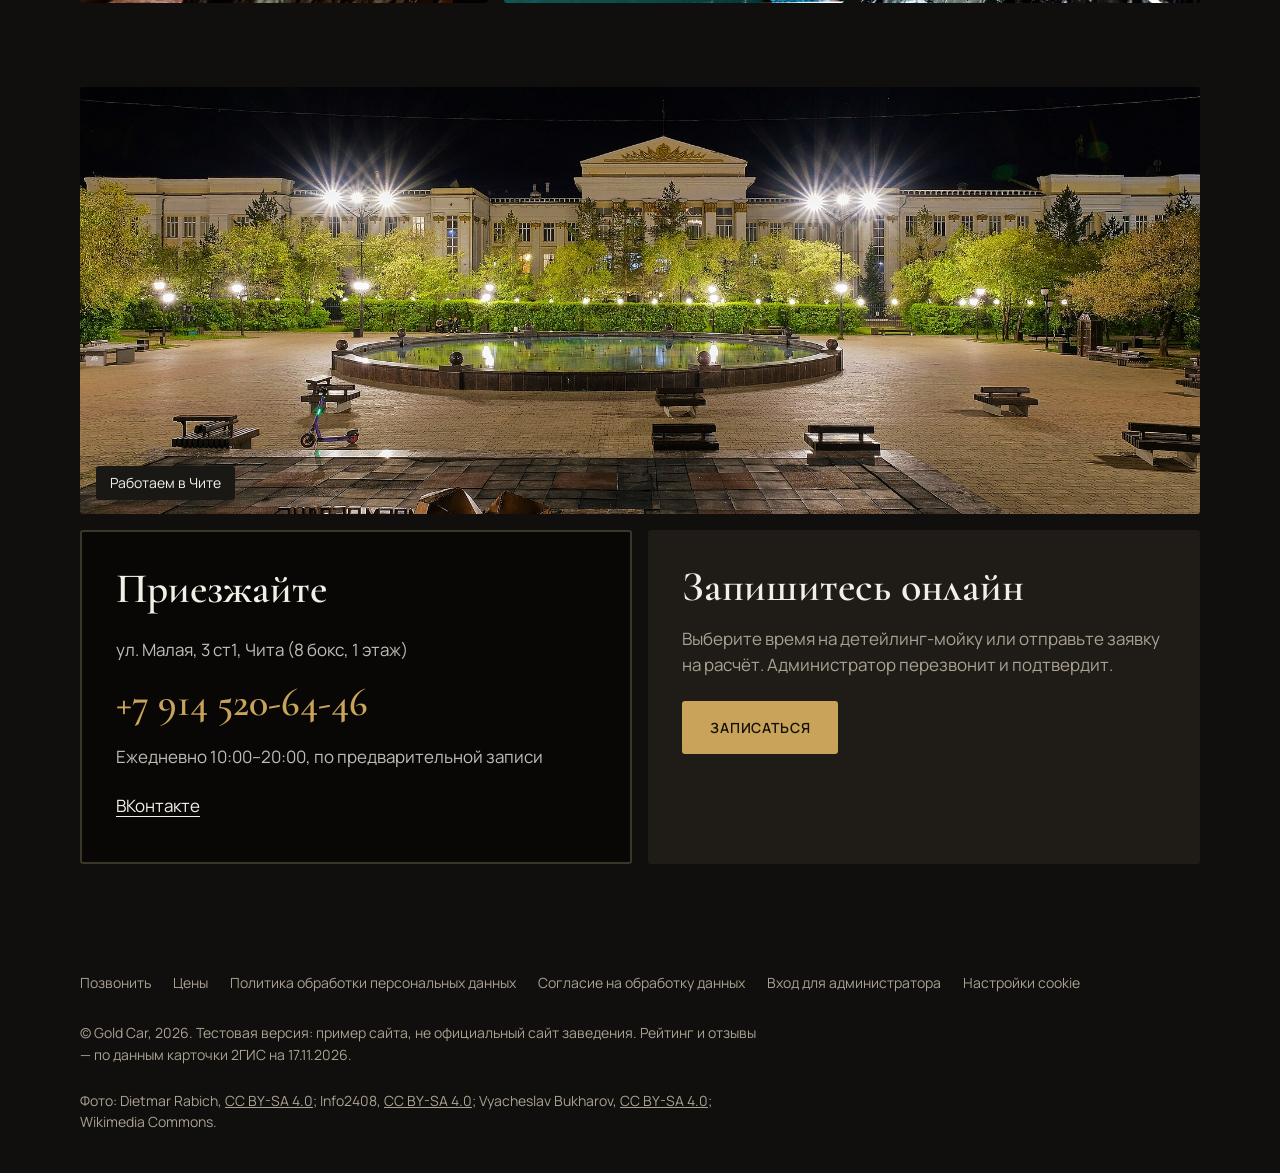
==== commit dfa52c33: "Новый дизайн: первый экран на телефоне, конкретный заголовок, фото по теме, свой блок, одно фото Чит" ====
--- a/index.html
+++ b/index.html
@@ -41,6 +41,8 @@
 
 /* плашка тестовой версии */
 .demo{background:var(--soft);font-size:14px;text-align:center;padding:8px 20px;color:var(--mute)}
+/* на телефоне — одна строка, чтобы первый экран достался заголовку и кнопке записи */
+@media(max-width:600px){.demo{font-size:12.5px;padding:6px 16px;white-space:nowrap;overflow:hidden;text-overflow:ellipsis}.demo-x{display:none}}
 
 /* шапка */
 header{position:sticky;top:0;z-index:40;background:var(--bg)}
@@ -67,7 +69,8 @@
 .hero .pic{overflow:hidden;background:var(--soft);border-radius:var(--rl)}
 .hero.v-split{display:grid;grid-template-columns:1.05fr .95fr;gap:40px;align-items:center}
 .hero.v-split .pic{aspect-ratio:4/3.4}
-@media(max-width:820px){.hero.v-split{grid-template-columns:1fr;padding-top:12px;gap:24px}.hero.v-split .pic{order:-1;aspect-ratio:16/11}}
+/* на телефоне сначала заголовок и кнопка записи, фото под ними */
+@media(max-width:820px){.hero.v-split{grid-template-columns:1fr;padding-top:12px;gap:24px}.hero.v-split .pic{aspect-ratio:16/11}}
 .hero.v-full{position:relative;display:grid;align-items:end;min-height:min(78vh,640px);padding:0;border-radius:var(--rl);overflow:hidden;color:var(--on-dark);margin-top:8px}
 .hero.v-full{margin-bottom:56px}
 .hero.v-full .pic{position:absolute;inset:0;border-radius:0}
@@ -112,6 +115,19 @@
 [data-bstyle="bar"] .hour{border-radius:0;border-right:var(--bw) solid var(--line);padding:18px 0}
 [data-bstyle="bar"] .hour.free{background:var(--accent);color:var(--on-accent)}
 [data-bstyle="bar"] .hour.free:hover{background:var(--ink);color:var(--bg);transform:none}
+/* телефон: лента часов и вкладки дней обрезались по краю («13:0», «Послезавтр»), 17.11.2026.
+   Часы — сеткой по 4 в ряд без прокрутки, вкладки — на всю ширину */
+@media(max-width:600px){
+  .board-top{display:grid;grid-template-columns:minmax(0,1fr)}
+  .tabs{width:100%}
+  .tabs button{flex:1 1 0;min-width:0;padding:8px 2px;font-size:13px;letter-spacing:0}
+  .hours{display:grid;grid-template-columns:repeat(4,minmax(0,1fr));overflow:visible;cursor:auto;padding-bottom:0}
+  /* :first-child/:last-child — иначе margin:auto от широкой ленты сжимает первый и последний час в кружок (17.11.2026) */
+  .hours > .hour,.hours > .hour:first-child,.hours > .hour:last-child{min-width:0;max-width:none;margin:0;font-size:15px;letter-spacing:0;padding:13px 0}
+  .hours > p,.hours > .wait:only-child{grid-column:1/-1}
+  [data-bstyle="bar"] .hours{overflow:hidden}
+  [data-bstyle="bar"] .hour{border-bottom:var(--bw) solid var(--line)}
+}
 
 /* цены */
 .chips{display:flex;gap:8px;flex-wrap:wrap;margin-bottom:24px}
@@ -174,7 +190,30 @@
 @media(max-width:700px){.strip,.strip.three{grid-template-columns:1fr;grid-template-rows:none}.strip figure{aspect-ratio:16/10}}
 
 /* контакты */
+.hero .pic.art{display:grid;place-items:center;background:var(--soft)}
+.hero .pic.art svg{width:100%;height:100%;display:block}
+/* свой блок сайта (sites/_art.mjs → sig): карточки с векторной картинкой; цвета берутся из темы */
+.sg-g{display:grid;grid-template-columns:1fr 1fr;gap:16px}
+.sg-g.three{grid-template-columns:repeat(3,1fr)}
+.sg-g.one{grid-template-columns:1fr}
+.sg-c{margin:0;background:var(--surface);border:var(--bw) solid var(--line);border-radius:var(--r);padding:24px}
+.sg-c.on{background:var(--soft);border-color:var(--accent-soft)}
+.sg-c svg{display:block;width:100%;height:auto;margin-bottom:16px}
+.sg-c figcaption{color:var(--mute)}
+.sg-c figcaption b{display:block;font:var(--dw) 22px/1.2 var(--display);letter-spacing:var(--dtrack);text-transform:var(--dcase);color:var(--ink);margin-bottom:4px}
+.sg-cta{margin-top:22px;text-align:center}
+@media(max-width:800px){.sg-g,.sg-g.three{grid-template-columns:1fr}.sg-c{padding:18px}}
+.a-acc{fill:var(--accent)}.a-ink{fill:var(--ink)}.a-soft{fill:var(--accent-soft)}.a-live{fill:var(--live)}.a-surf{fill:var(--surface)}
+.a-mute{fill:var(--line)}.a-line{fill:var(--line)}.a-glass{fill:var(--soft)}.a-bg{fill:var(--soft)}
+.a-ring{stroke:var(--mute);stroke-width:6}.a-hand{fill:none;stroke:var(--ink);stroke-width:6;stroke-linecap:round}
+.a-tick{fill:none;stroke:var(--ink);stroke-width:6;stroke-linecap:round;stroke-linejoin:round}
+.a-arrow{fill:none;stroke:var(--accent);stroke-width:6;stroke-linecap:round;stroke-linejoin:round}
+.a-tickw{fill:none;stroke:var(--on-accent);stroke-width:7;stroke-linecap:round;stroke-linejoin:round}
+.a-t{font:700 20px var(--display);fill:var(--ink)}.a-ts{font:600 15px var(--text);fill:var(--mute)}.a-tw{font:700 18px var(--display);fill:var(--on-accent)}
 .contact{display:grid;grid-template-columns:1fr 1fr;gap:16px}
+.city{position:relative;margin-bottom:16px;border-radius:var(--r);overflow:hidden;aspect-ratio:21/8}
+.city figcaption{position:absolute;left:16px;bottom:14px;background:var(--surface);color:var(--ink);font-size:14px;padding:6px 14px;border-radius:var(--rb)}
+@media(max-width:700px){.city{aspect-ratio:16/10}}
 .card{border-radius:var(--r);padding:34px;background:var(--soft)}
 .card.dark{background:var(--dark);color:var(--on-dark)}
 .card.dark p{opacity:.78}
@@ -184,7 +223,10 @@
 .card .txt{color:var(--mute);margin-bottom:22px}
 .card .links{display:flex;gap:14px;flex-wrap:wrap;margin-top:14px}
 .card .links a{text-decoration:underline;text-underline-offset:4px}
-@media(max-width:700px){.contact{grid-template-columns:1fr}.card{padding:26px}}
+@media(max-width:700px){.contact{grid-template-columns:minmax(0,1fr)}.card{padding:26px}.card .big{font-size:clamp(19px,6vw,30px)}}
+/* номер не переносится по дефису; карточка не шире колонки даже при широком шрифте (Detailing №1, 17.11.2026) */
+.contact > *{min-width:0}
+.card .big{white-space:nowrap;overflow:hidden;text-overflow:ellipsis}
 
 /* подвал */
 footer{padding:12px 0 40px;color:var(--mute);font-size:14px}
@@ -300,6 +342,7 @@
 
 /* цифры из карточки 2ГИС под заголовком */
 .facts{display:flex;gap:28px;flex-wrap:wrap;list-style:none;padding:0;margin:0 0 30px}
+@media(max-width:440px){.facts{gap:18px;flex-wrap:nowrap;margin-bottom:22px}.facts li{min-width:0}}
 .facts li{font-size:14px;color:var(--mute)}
 .facts b{display:block;font:var(--dw) 36px/1 var(--display);letter-spacing:var(--dtrack);color:var(--ink);margin-bottom:4px}
 .hero.v-full .facts li{color:inherit;opacity:.85}
@@ -325,7 +368,7 @@
 /* цифры мягким шрифтом: у Cormorant «старые» цифры в расписании и ценах выглядят рваными */
 .hour,.slot,.plan .price,.facts b,.sum b,.dd button b{font-family:Manrope,system-ui,sans-serif;font-weight:600;letter-spacing:0}
 .facts b{font-size:26px;font-weight:500}
-.board{padding:34px}
+@media(min-width:601px){.board{padding:34px}}
 .board h2{font-size:30px}
 .hours{--hg:12px}
 .hour{font-size:17px;color:#8f8777;padding:16px 0;border-radius:12px}
@@ -350,7 +393,7 @@
 </head>
 <body data-plans="list" data-bstyle="pills">
 <a class="skip" href="#tablo">Перейти к записи</a>
-<div class="demo" role="note">Это пример сайта для «Gold Car», а не официальный сайт заведения. Пользуйтесь тестовыми данными.</div>
+<div class="demo" role="note">Это пример, а не официальный сайт «Gold Car»<span class="demo-x">. Пользуйтесь тестовыми данными</span>.</div>
 
 <header>
   <div class="wrap nav">
@@ -364,12 +407,12 @@
 </header>
 
 <main class="wrap">
-  <div class="hero v-full"><div class="pic"><img src="img/lenin.jpg" width="1600" height="1000" alt="Площадь с фонтаном в Чите вечером" fetchpriority="high"></div><div class="in"><h1>Детейлинг, после которого <em>хочется ездить</em></h1><p class="lead">Студия на Малой, 3 в Чите. Выберите свободное время на детейлинг-мойку или оставьте заявку на полировку, керамику и защиту кузова.</p><ul class="facts"><li><b>5,0</b>рейтинг в 2ГИС</li><li><b>408</b>отзывов</li><li><b>2026</b>номинант 2ГИС</li></ul><div class="cta"><a class="btn" href="#tablo">Выбрать время</a><a class="btn soft" href="#ceny">Цены</a></div></div></div>
+  <div class="hero v-full"><div class="pic"><img src="img/glossy.jpg" width="1600" height="1000" alt="Чистый блестящий чёрный кузов крупным планом" fetchpriority="high"></div><div class="in"><h1>Детейлинг-мойка и <em>защита кузова</em></h1><p class="lead">Студия на Малой, 3. Мойку бронируйте на свободное время, полировку и керамику — по заявке: рассчитаем под вашу машину.</p><ul class="facts"><li><b>5,0</b>рейтинг в 2ГИС</li><li><b>408</b>отзывов</li><li><b>2026</b>номинант 2ГИС</li></ul><div class="cta"><a class="btn" href="#tablo">Выбрать время</a><a class="btn soft" href="#ceny">Цены</a></div></div></div>
   <div class="board" id="tablo" data-board role="region" aria-labelledby="h-tablo"><div class="board-top"><h2 id="h-tablo"><span class="live" aria-hidden="true"></span>Свободное время</h2><div class="tabs" id="days-tabs" aria-label="День"></div></div><div class="hours" id="rows" aria-live="polite"><span class="hour wait">Загружаем…</span></div><noscript><p class="note">Расписание видно с включённым JavaScript. Записаться можно по телефону +7 (914) 520-64-46.</p></noscript><p class="note" id="board-note">Студия работает по предварительной записи. Нажмите на свободный час, и он закрепится за вашей машиной.</p></div>
   <section id="ceny" aria-labelledby="h-ceny"><div class="head"><h2 id="h-ceny">Услуги и цены</h2><p>Цены «от»: итог зависит от состояния и размера автомобиля, назовём после осмотра.</p></div><div class="chips" id="chips" aria-label="Класс автомобиля"></div><div class="plans" id="plans"></div></section>
-  <section aria-labelledby="h-how"><div class="head"><h2 id="h-how">Как это работает</h2></div><div class="steps"><div class="step"><i aria-hidden="true"><svg class="ic" viewBox="0 0 24 24" aria-hidden="true"><rect x="4" y="5" width="16" height="15" rx="2"/><path d="M4 10h16M9 3v4M15 3v4"/></svg></i><h3>Запись</h3><p>Выберите свободное время на мойку или оставьте заявку на расчёт.</p></div><div class="step"><i aria-hidden="true"><svg class="ic" viewBox="0 0 24 24" aria-hidden="true"><path d="M5 16V11l2-5h10l2 5v5"/><path d="M3 16h18v2H3z"/><circle cx="8" cy="18" r="1.5"/><circle cx="16" cy="18" r="1.5"/></svg></i><h3>Осмотр</h3><p>Администратор перезвонит, уточнит состояние машины и назовёт стоимость.</p></div><div class="step"><i aria-hidden="true"><svg class="ic" viewBox="0 0 24 24" aria-hidden="true"><path d="M12 3l1.8 5.2L19 10l-5.2 1.8L12 17l-1.8-5.2L5 10l5.2-1.8z"/></svg></i><h3>Работа и выдача</h3><p>Привозите автомобиль к назначенному времени и забирайте его после работ.</p></div></div></section>
-  <section aria-label="Чита"><div class="strip three"><figure><img src="img/titov.jpg" width="1600" height="1000" alt="Закат над Читой, силуэты на холме" loading="lazy"></figure><figure><img src="img/stele.jpg" width="1600" height="1000" alt="Стела «Город трудовой доблести» и здание на площади в Чите" loading="lazy"></figure><figure><img src="img/aerial.jpg" width="1600" height="1000" alt="Чита, вид сверху" loading="lazy"></figure></div></section>
-  <section id="kontakty" aria-labelledby="h-kont"><div class="contact"><div class="card dark"><h2 id="h-kont">Приезжайте</h2><p><a id="c-addr" href="#" target="_blank" rel="noopener">ул. Малая, 3 ст1, Чита (8 бокс, 1 этаж)</a></p><a class="big" id="c-tel" href="#"></a><p id="c-hrs"></p><div class="links" id="c-links"></div></div><div class="card"><h2>Запишитесь онлайн</h2><p class="txt">Выберите время на детейлинг-мойку или отправьте заявку на расчёт. Администратор перезвонит и подтвердит.</p><button class="btn" type="button" data-book>Записаться</button></div></div></section>
+  <section class="sg" aria-labelledby="h-dva"><div class="head"><h2 id="h-dva">Мойка — на время, защита — по заявке</h2><p>Детейлинг-мойку бронируете на свободный час. Полировку и керамику сначала считаем под вашу машину.</p></div><div class="sg-g"><figure class="sg-c"><svg viewBox="0 0 360 170" role="img" aria-label="Машина на мойке и свободное время"><rect class="a-line" x="0" y="148" width="360" height="9" rx="4.5"/><g transform="translate(36 98) scale(1)"><rect class="a-acc" x="0" y="16" width="96" height="22" rx="10"/><path class="a-acc" d="M18 18 30 3h36l14 15z"/><path class="a-glass" d="M32 15 39 7h12v8zM56 7h8l8 8H56z"/><circle class="a-ink" cx="24" cy="40" r="10"/><circle class="a-surf" cx="24" cy="40" r="4"/><circle class="a-ink" cx="72" cy="40" r="10"/><circle class="a-surf" cx="72" cy="40" r="4"/></g><path class="a-acc" transform="translate(70 40) scale(1.2)" d="M10 0C10 0 0 12 0 19a10 10 0 0 0 20 0C20 12 10 0 10 0z"/><path class="a-acc" transform="translate(110 62) scale(0.9)" d="M10 0C10 0 0 12 0 19a10 10 0 0 0 20 0C20 12 10 0 10 0z"/><path class="a-acc" transform="translate(150 34) scale(1)" d="M10 0C10 0 0 12 0 19a10 10 0 0 0 20 0C20 12 10 0 10 0z"/><rect class="a-acc" x="196" y="40" width="140" height="40" rx="20"/><text class="a-tw" x="266" y="67" text-anchor="middle">от 3 000 ₽</text></svg><figcaption><b>Детейлинг-мойка</b>От 3 000 ₽. Выберите свободное время на табло, бокс будет ждать.</figcaption></figure><figure class="sg-c on"><svg viewBox="0 0 360 170" role="img" aria-label="Машина под защитным щитом"><rect class="a-line" x="0" y="148" width="360" height="9" rx="4.5"/><g transform="translate(36 98) scale(1)"><rect class="a-acc" x="0" y="16" width="96" height="22" rx="10"/><path class="a-acc" d="M18 18 30 3h36l14 15z"/><path class="a-glass" d="M32 15 39 7h12v8zM56 7h8l8 8H56z"/><circle class="a-ink" cx="24" cy="40" r="10"/><circle class="a-surf" cx="24" cy="40" r="4"/><circle class="a-ink" cx="72" cy="40" r="10"/><circle class="a-surf" cx="72" cy="40" r="4"/></g><g transform="translate(262 76) scale(1.2)"><path class="a-acc" d="M0-40 34-26v24c0 26-16 40-34 46C-18 38-34 24-34-2v-24z"/><path class="a-tickw" d="m-14 0 9 9 19-20"/></g><path class="a-live" transform="translate(150 30) scale(1)" d="M12 0l3 9 9 3-9 3-3 9-3-9-9-3 9-3z"/><path class="a-live" transform="translate(186 70) scale(0.7)" d="M12 0l3 9 9 3-9 3-3 9-3-9-9-3 9-3z"/></svg><figcaption><b>Полировка и керамика</b>Полировка от 8 000 ₽, керамика от 6 000 ₽. Оставьте заявку, перезвоним с расчётом.</figcaption></figure></div><p class="sg-cta"><button class="btn" type="button" data-book data-service="Детейлинг-мойка">Выбрать время</button> <button class="btn soft" type="button" data-book data-service="Керамическое покрытие кузова">Оставить заявку</button></p></section>
+  <section aria-label="Чита"><div class="strip three"><figure><img src="img/interior.jpg" width="1600" height="1000" alt="Химчистка сиденья в салоне" loading="lazy"></figure><figure><img src="img/towel.jpg" width="1600" height="1000" alt="Кузов протирают мягкой микрофиброй" loading="lazy"></figure><figure><img src="img/wash.jpg" width="1600" height="1000" alt="Мойка кузова струёй воды под давлением" loading="lazy"></figure></div></section>
+  <section id="kontakty" aria-labelledby="h-kont"><figure class="city"><img src="img/lenin.jpg" width="1600" height="1000" alt="Площадь в центре Читы" loading="lazy"><figcaption>Работаем в Чите</figcaption></figure><div class="contact"><div class="card dark"><h2 id="h-kont">Приезжайте</h2><p><a id="c-addr" href="#" target="_blank" rel="noopener">ул. Малая, 3 ст1, Чита (8 бокс, 1 этаж)</a></p><a class="big" id="c-tel" href="#"></a><p id="c-hrs"></p><div class="links" id="c-links"></div></div><div class="card"><h2>Запишитесь онлайн</h2><p class="txt">Выберите время на детейлинг-мойку или отправьте заявку на расчёт. Администратор перезвонит и подтвердит.</p><button class="btn" type="button" data-book>Записаться</button></div></div></section>
 </main>
 
 <footer>
@@ -383,7 +426,7 @@
     </div>
     <div class="legal">
       <p>© <span id="fbrand">Gold Car</span>, 2026. Тестовая версия: пример сайта, не официальный сайт заведения. Рейтинг и отзывы — по данным карточки 2ГИС на 17.11.2026.</p>
-      <p>Фото: Vyacheslav Bukharov, <a href="https://creativecommons.org/licenses/by-sa/4.0" target="_blank" rel="noopener">CC BY-SA 4.0</a>; Vladimir from Chita, Russia, <a href="https://creativecommons.org/licenses/by-sa/2.0" target="_blank" rel="noopener">CC BY-SA 2.0</a>; Artem Svetlov from Moscow, Russia, <a href="https://creativecommons.org/licenses/by/2.0" target="_blank" rel="noopener">CC BY 2.0</a>; Wikimedia Commons (Чита).</p>
+      <p>Фото: Dietmar Rabich, <a href="https://creativecommons.org/licenses/by-sa/4.0" target="_blank" rel="noopener">CC BY-SA 4.0</a>; Info2408, <a href="https://creativecommons.org/licenses/by-sa/4.0" target="_blank" rel="noopener">CC BY-SA 4.0</a>; Vyacheslav Bukharov, <a href="https://creativecommons.org/licenses/by-sa/4.0" target="_blank" rel="noopener">CC BY-SA 4.0</a>; Wikimedia Commons.</p>
     </div>
   </div>
 </footer>
